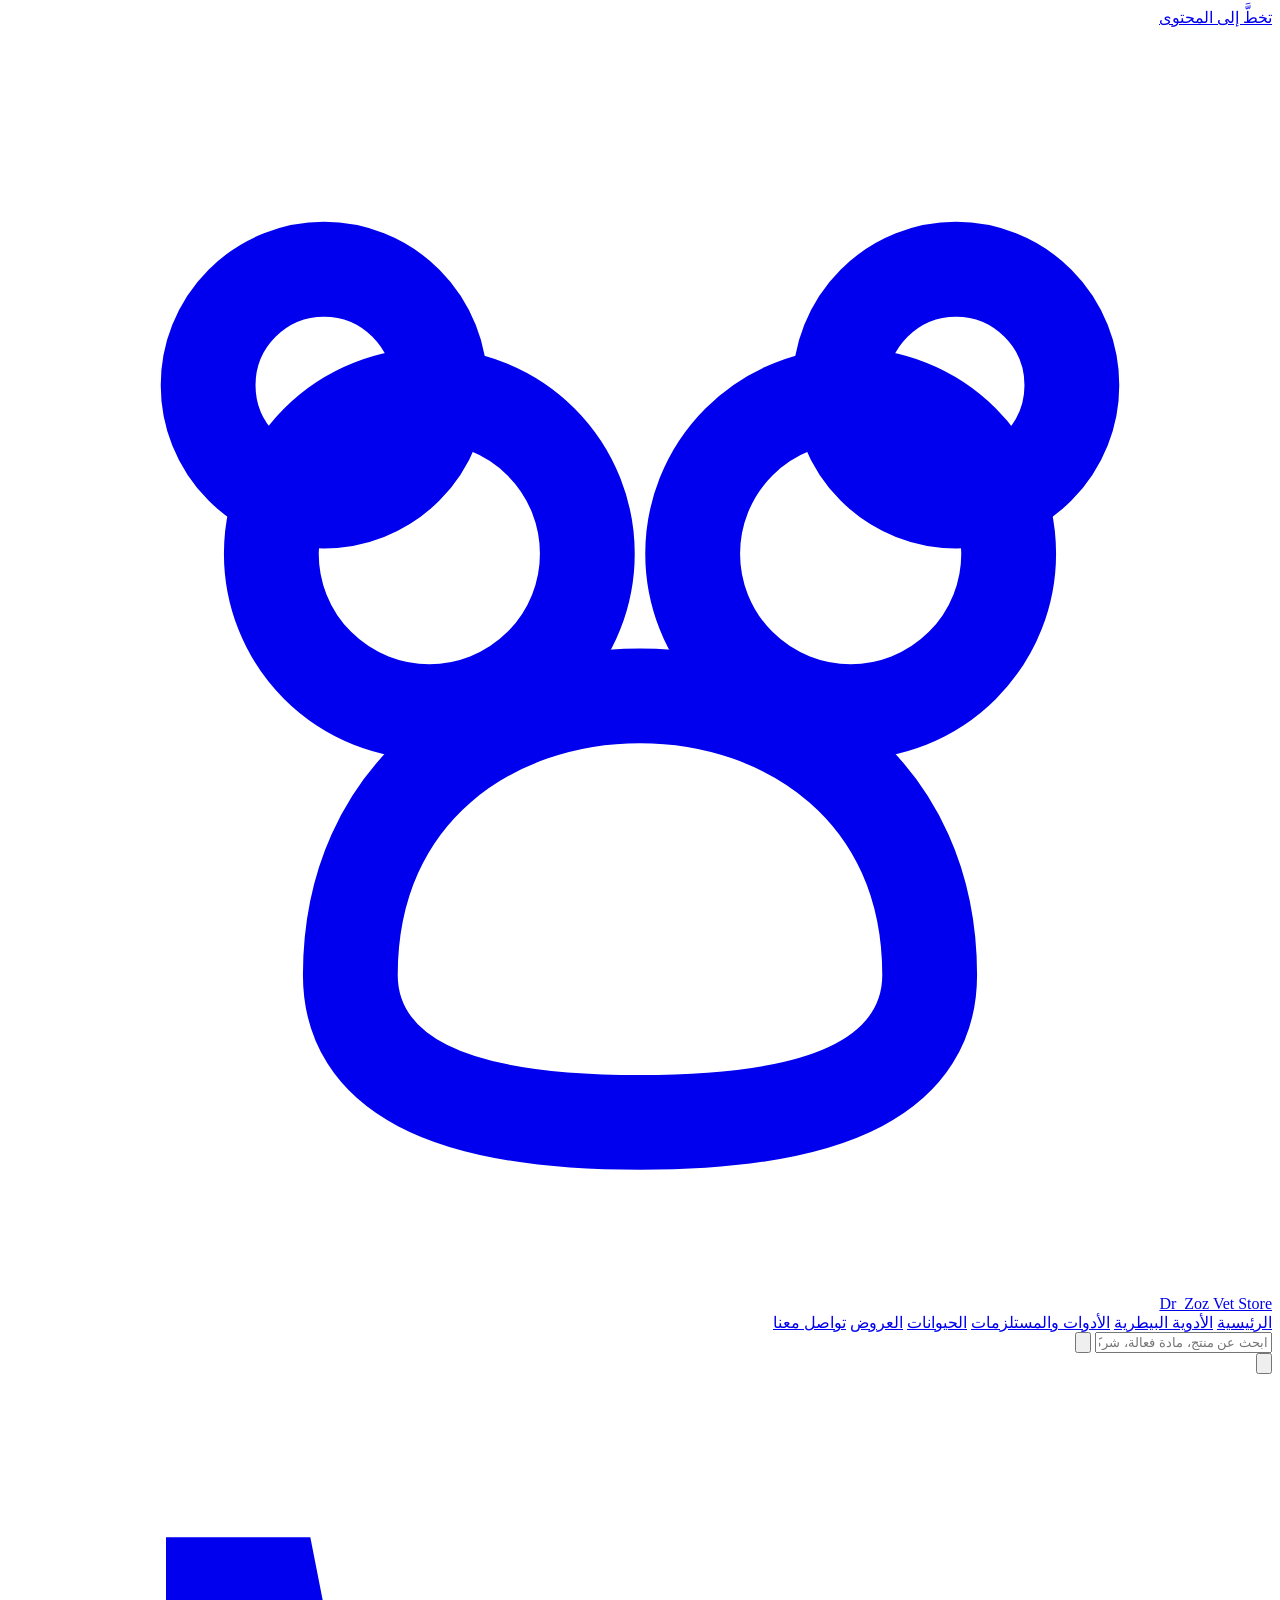
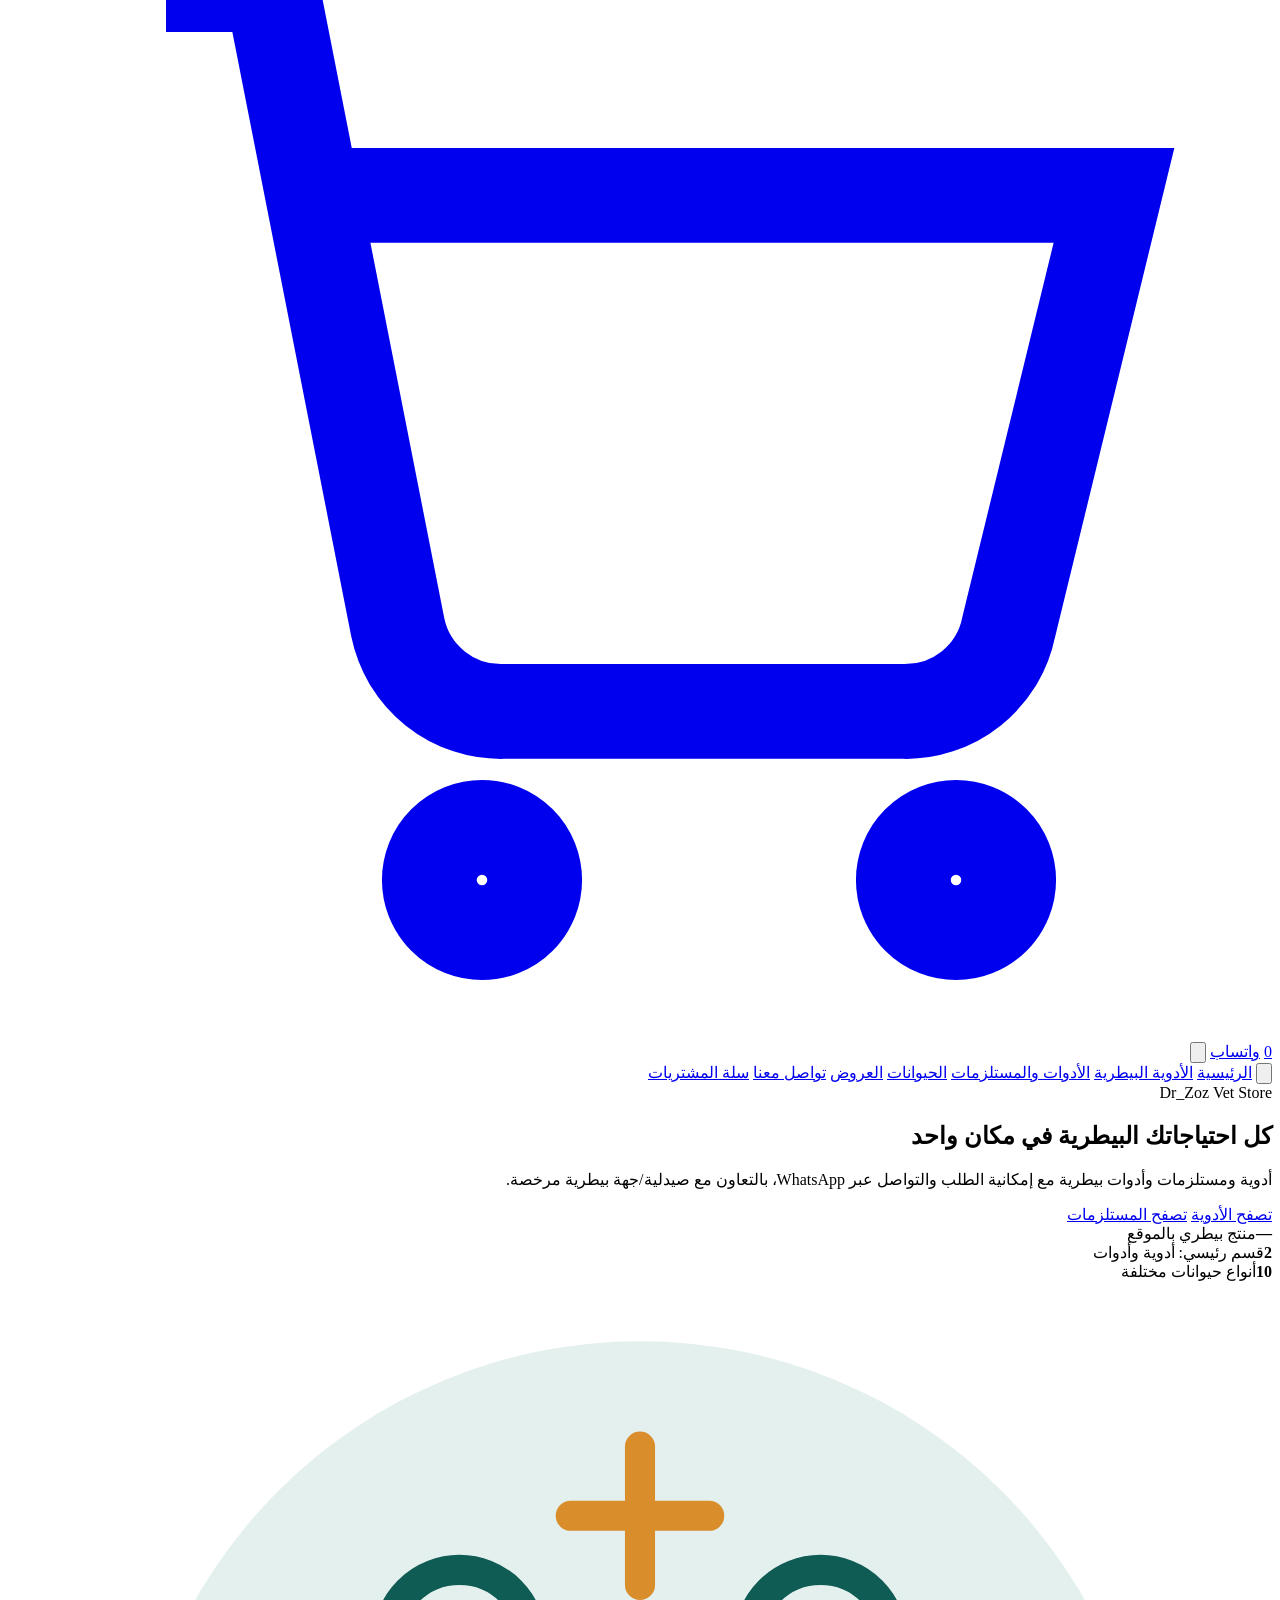
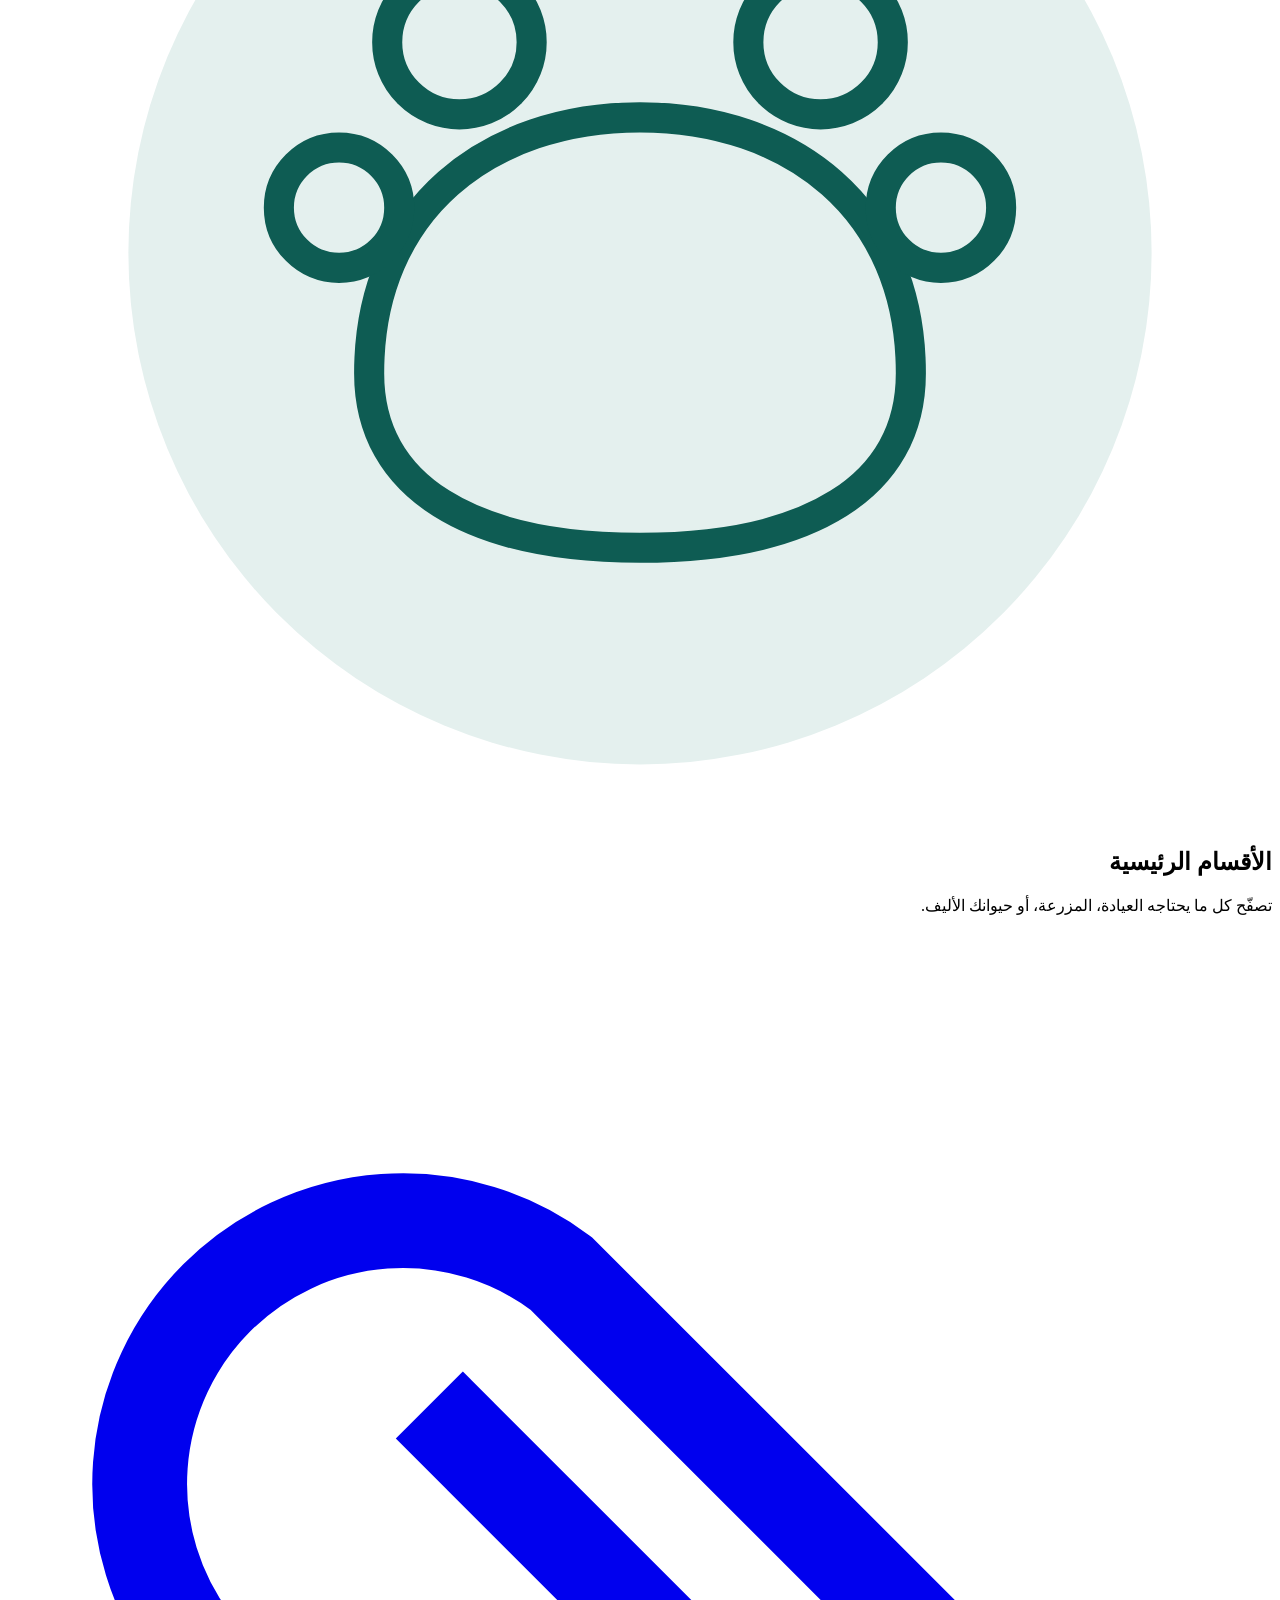
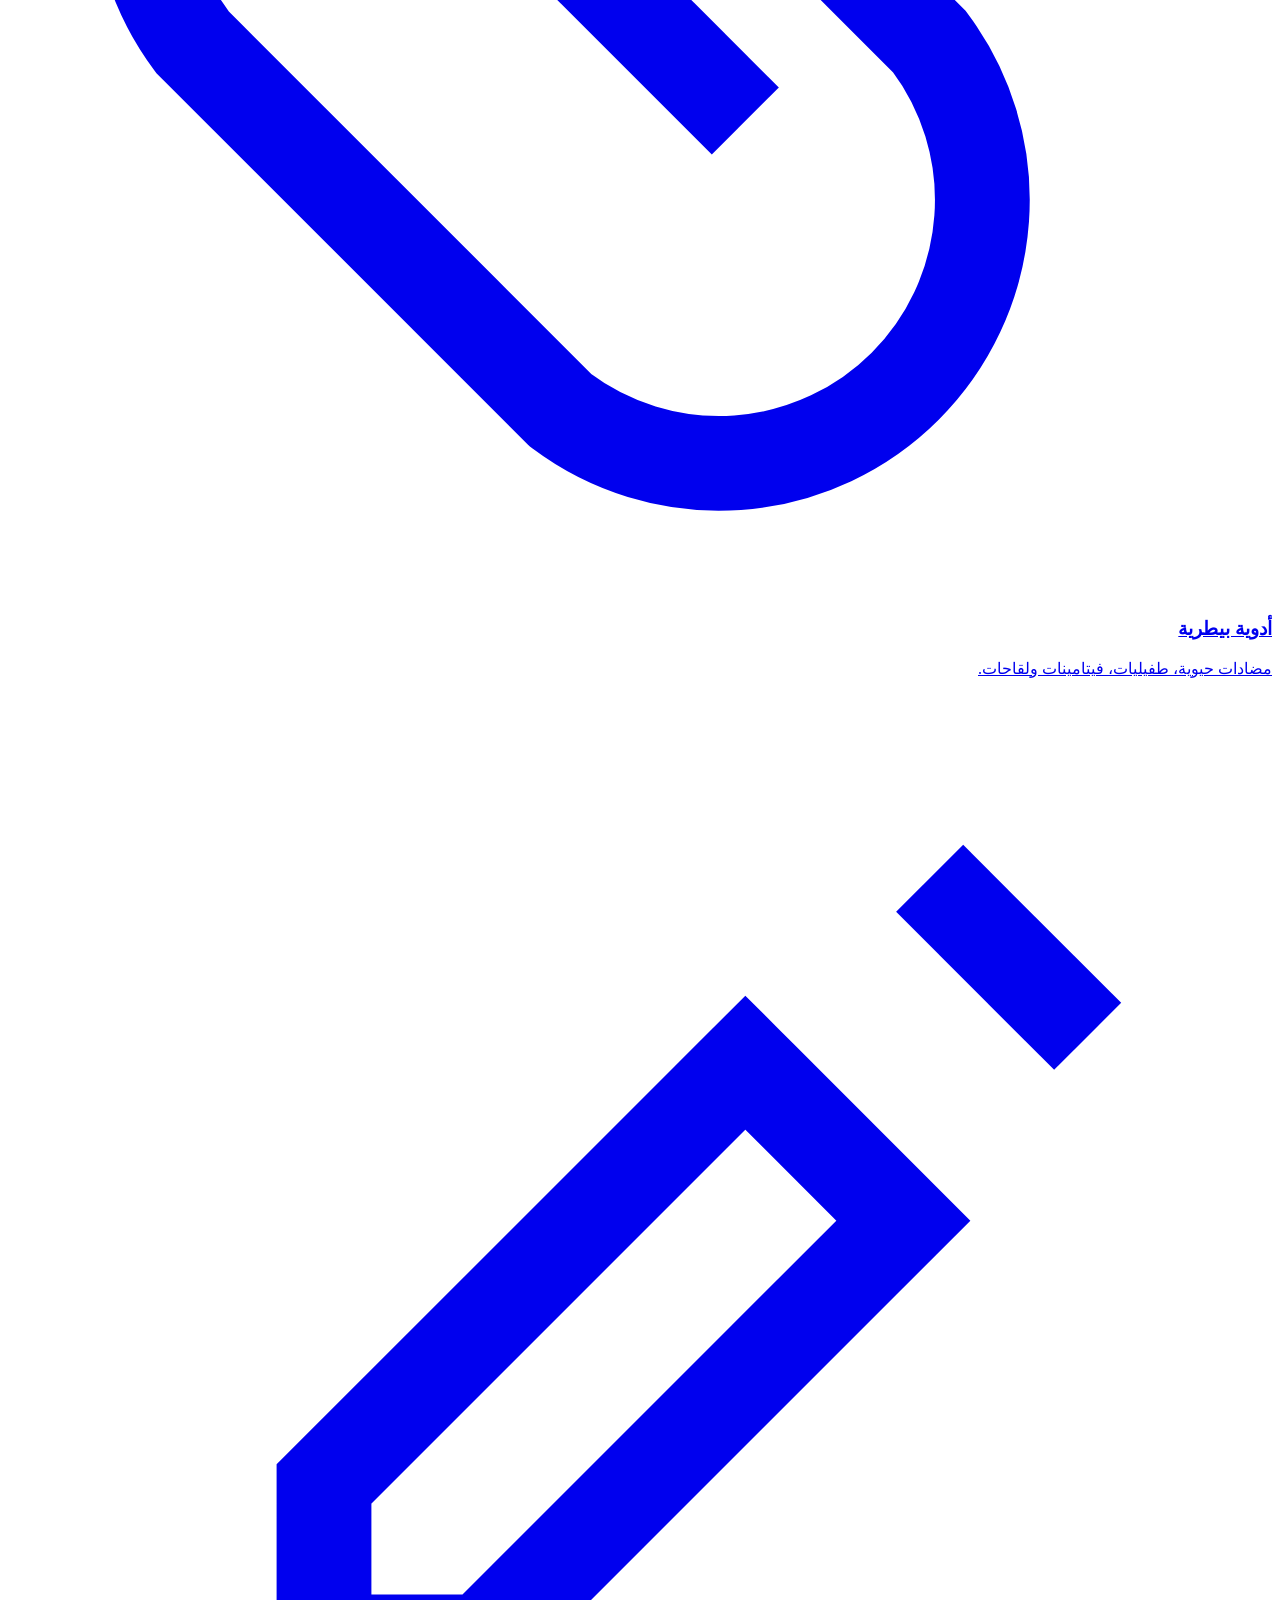
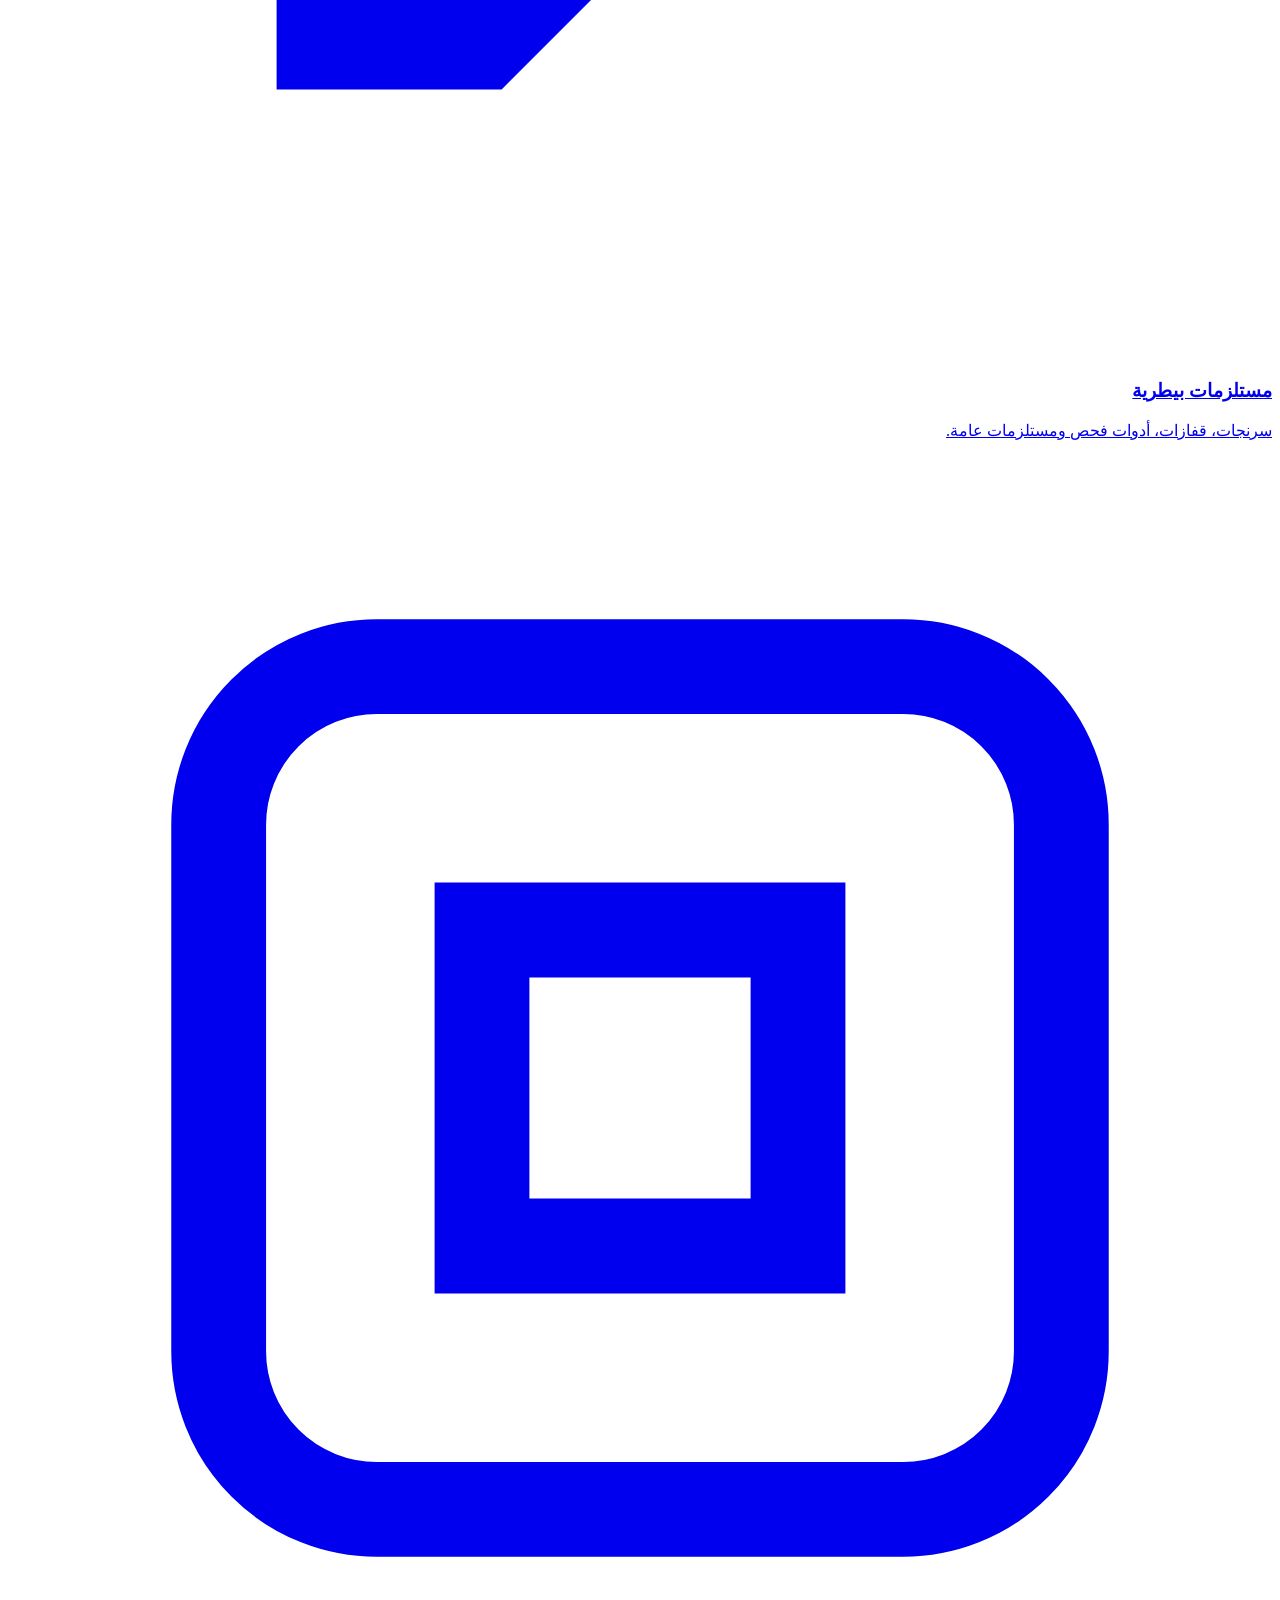
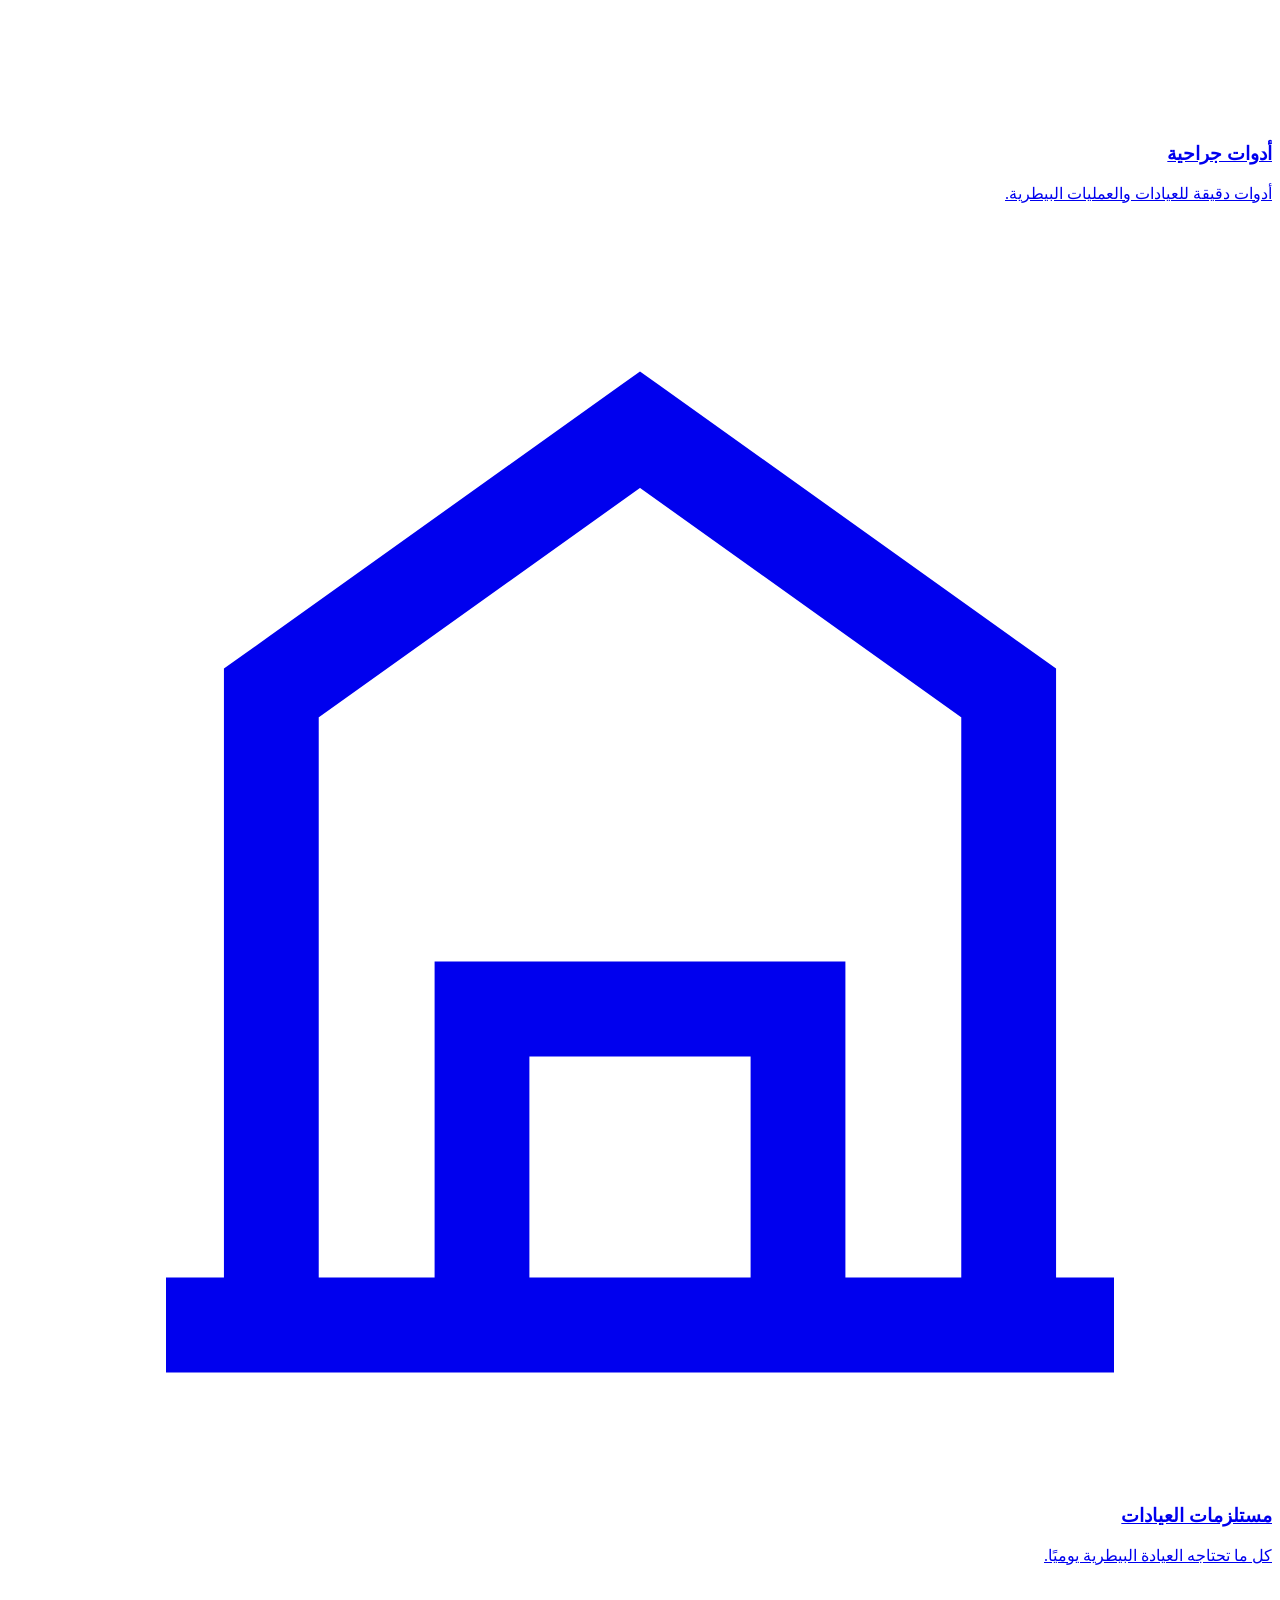
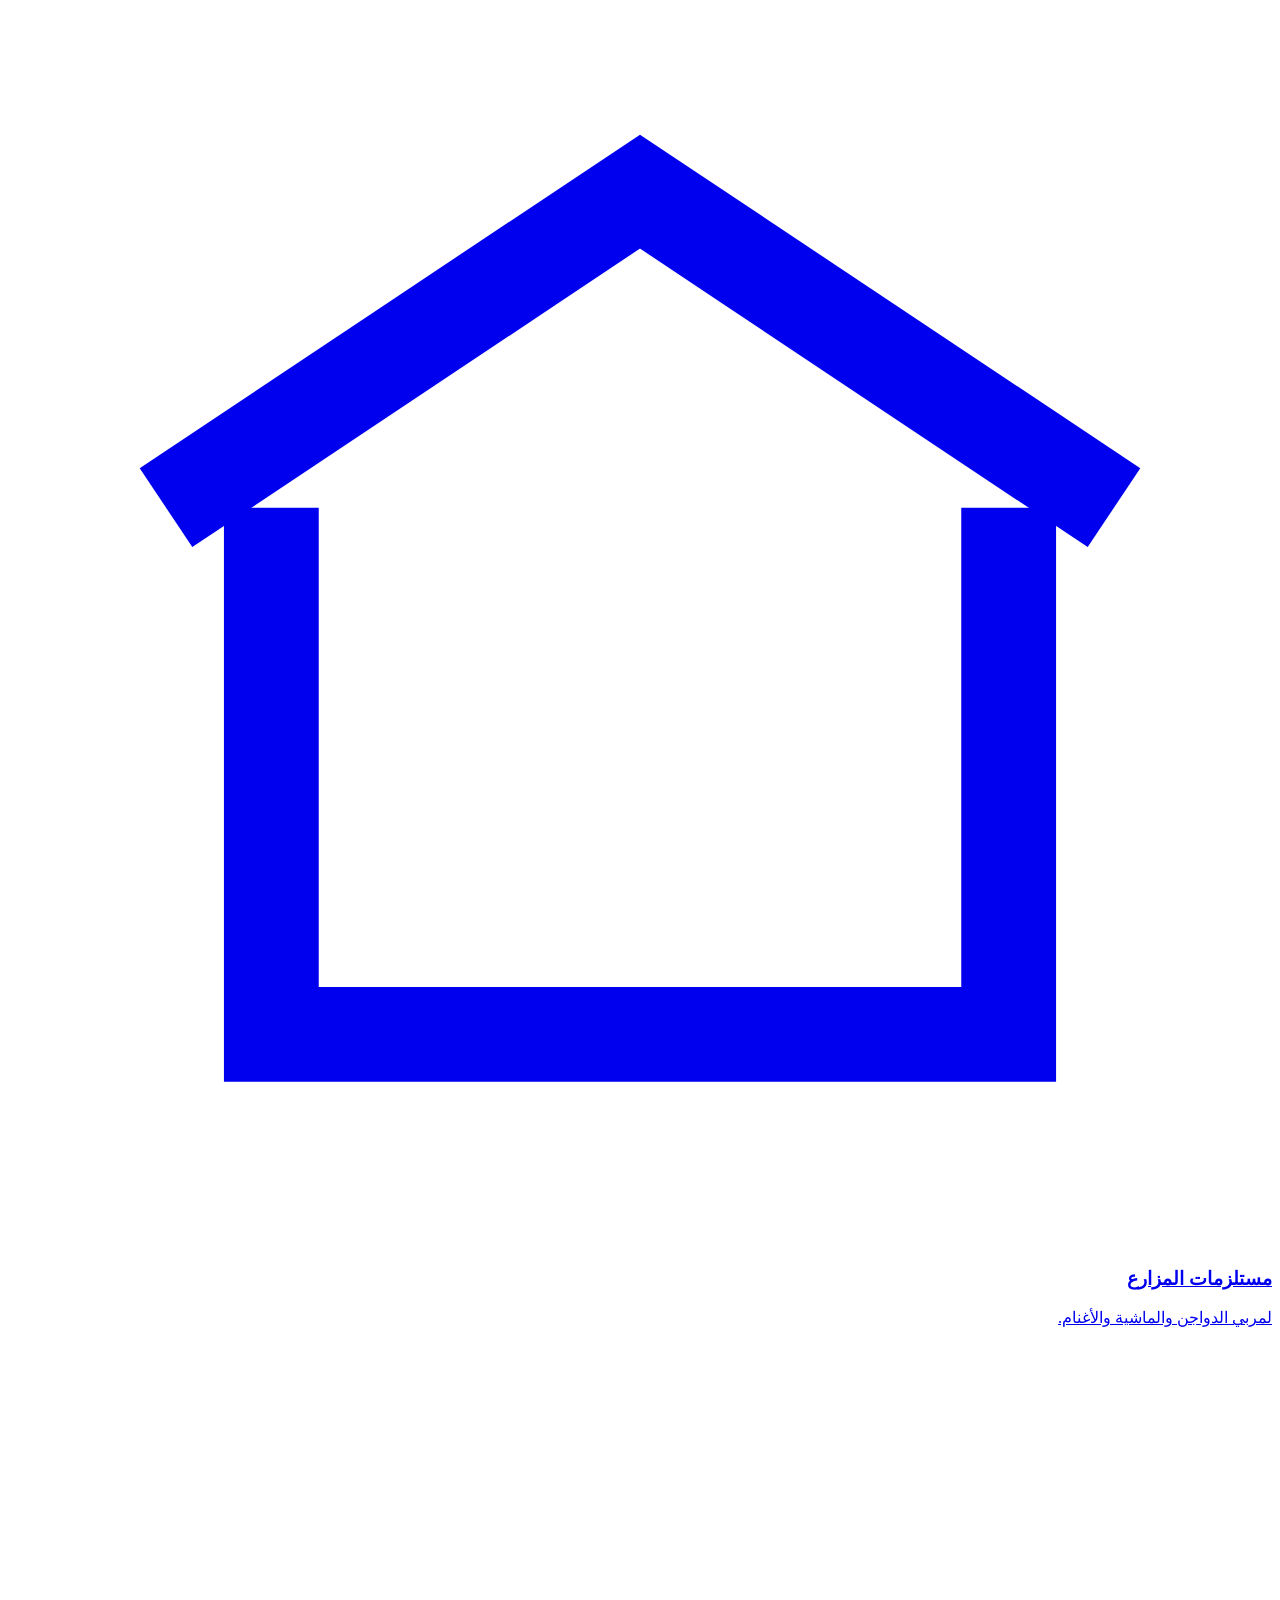
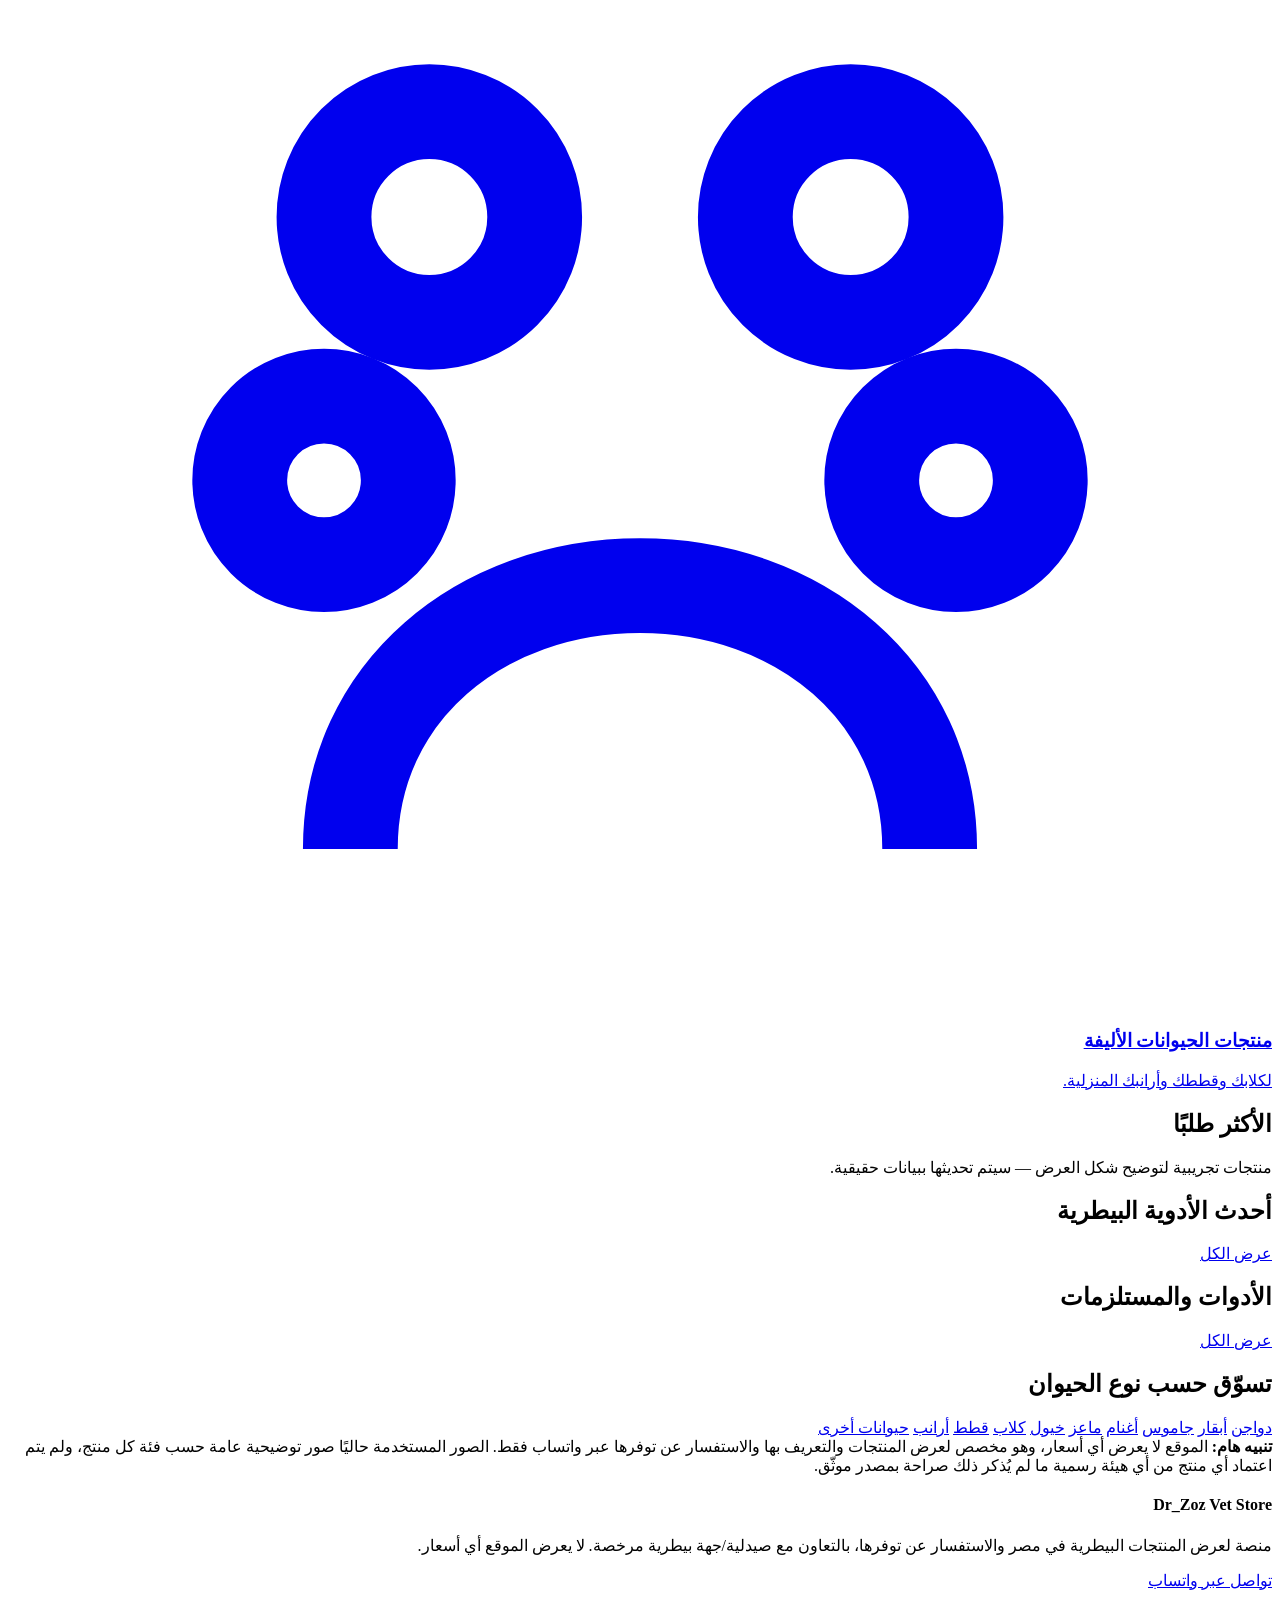
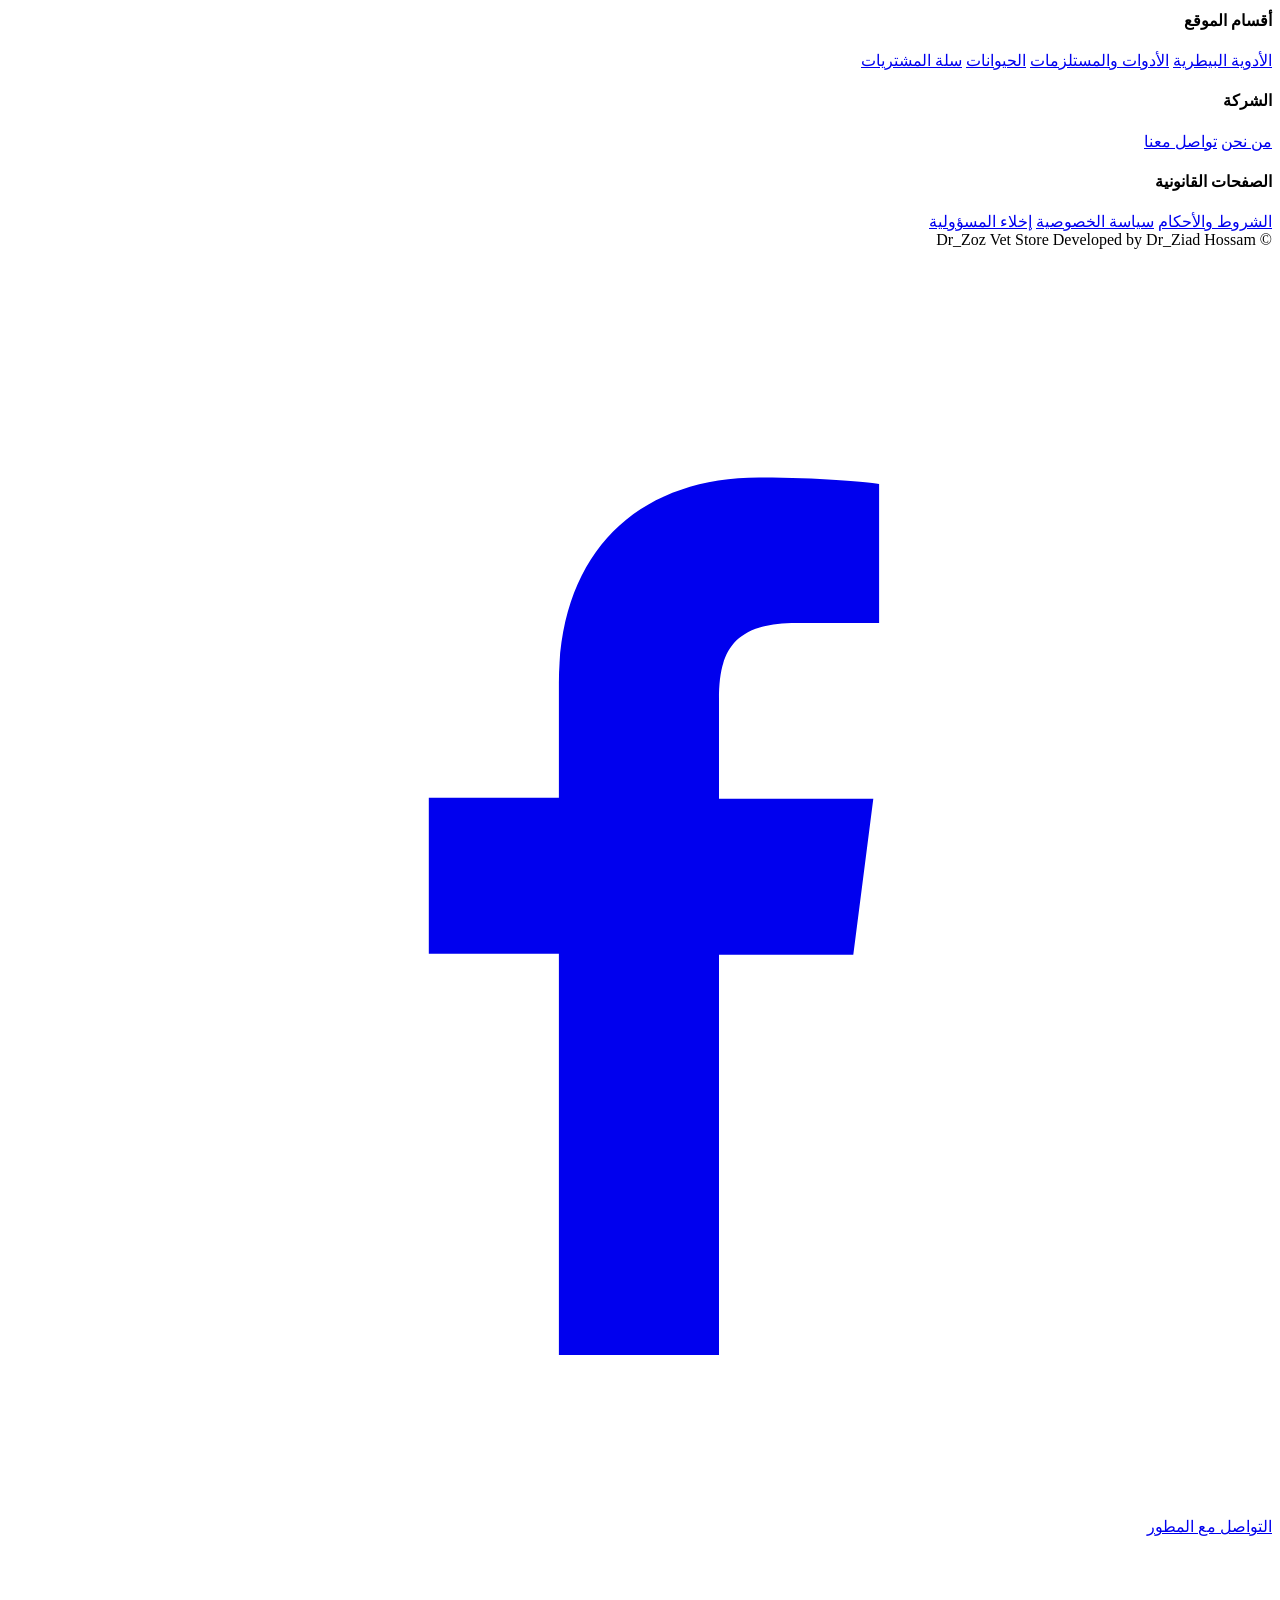
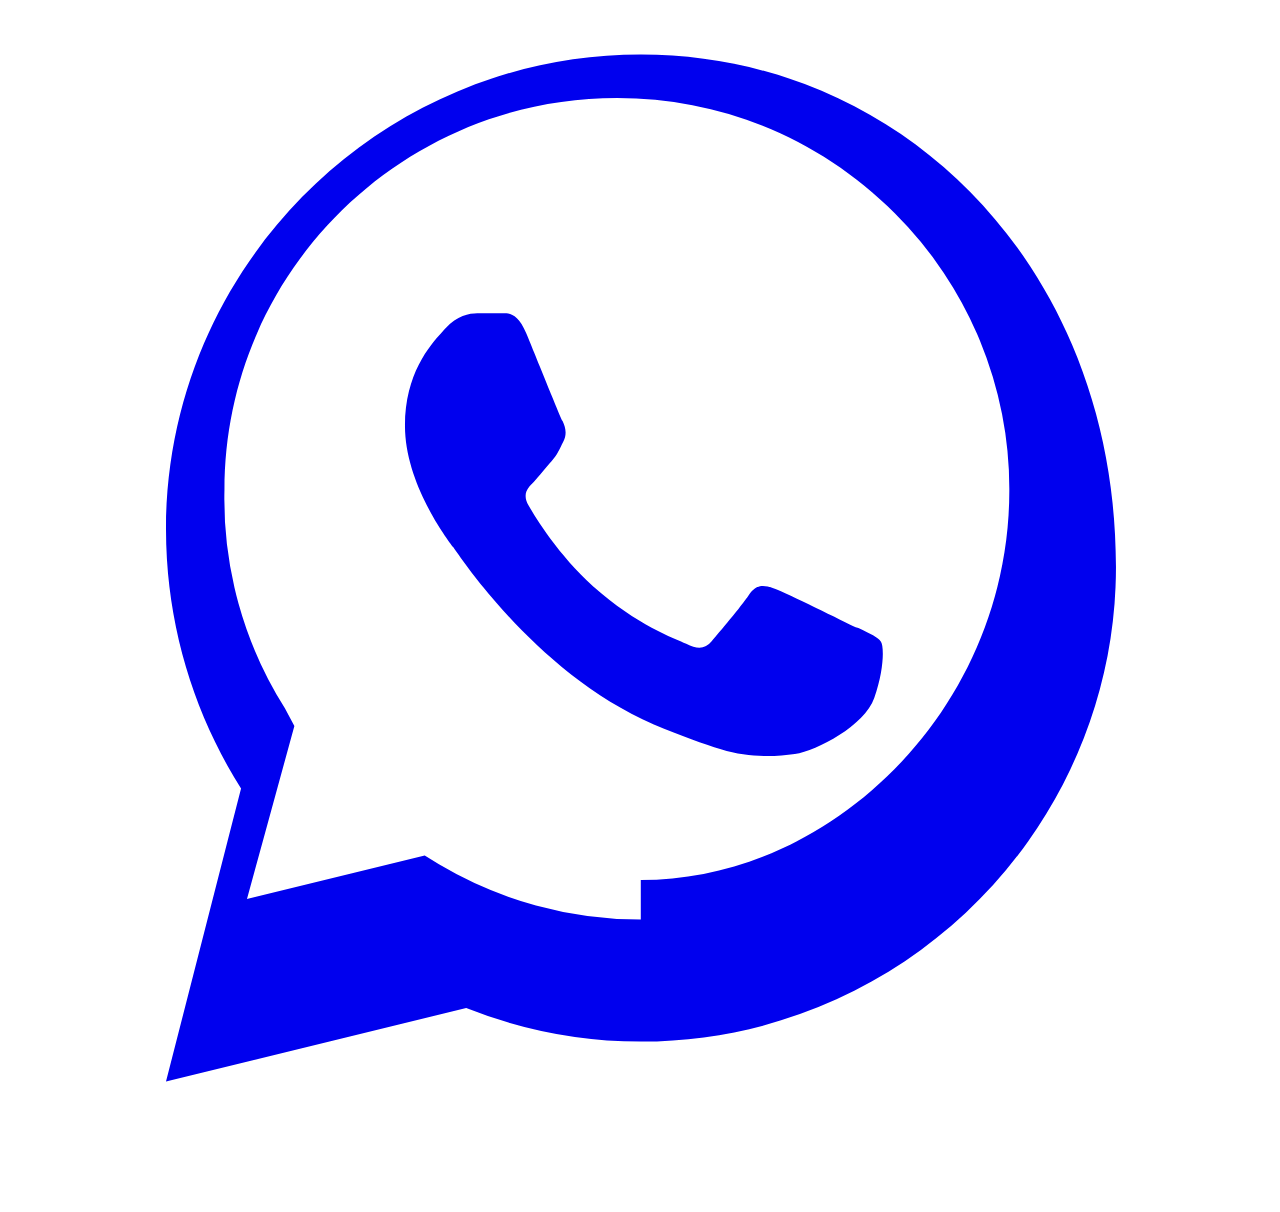
==== index.html @ a1ee974c "Add files via upload" ====
<!DOCTYPE html>
<html lang="ar" dir="rtl">
<head>
<meta charset="UTF-8">
<meta name="viewport" content="width=device-width, initial-scale=1.0">
<title>Dr_Zoz Vet Store | كل احتياجاتك البيطرية في مكان واحد</title>
<meta name="description" content="متجر إلكتروني للمنتجات البيطرية في مصر: أدوية، أدوات ومستلزمات بيطرية مع الطلب عبر واتساب.">
<link rel="canonical" href="https://example.com/index.html">
<meta property="og:title" content="Dr_Zoz Vet Store | كل احتياجاتك البيطرية في مكان واحد">
<meta property="og:description" content="متجر إلكتروني للمنتجات البيطرية في مصر: أدوية، أدوات ومستلزمات بيطرية مع الطلب عبر واتساب.">
<meta property="og:type" content="website">
<meta property="og:locale" content="ar_EG">
<meta property="og:image" content="images/placeholder.svg">
<meta name="robots" content="index, follow">
<link rel="preconnect" href="https://fonts.googleapis.com">
<link rel="preconnect" href="https://fonts.gstatic.com" crossorigin>
<link href="https://fonts.googleapis.com/css2?family=El+Messiri:wght@500;600;700&family=Tajawal:wght@400;500;700;800&display=swap" rel="stylesheet">
<link rel="stylesheet" href="css/style.css">
</head>
<body data-page="home">
<a href="#main" class="skip-link">تخطَّ إلى المحتوى</a>
<header class="site-header">
  <div class="container header-inner">
    <a href="index.html" class="logo">
      <span class="mark"><svg viewBox="0 0 24 24" fill="none" stroke="currentColor" stroke-width="1.8"><path d="M8 13a3 3 0 1 0 0-6 3 3 0 0 0 0 6z"/><path d="M16 13a3 3 0 1 0 0-6 3 3 0 0 0 0 6z"/><path d="M6 9a2.2 2.2 0 1 0 0-4.4A2.2 2.2 0 0 0 6 9z"/><path d="M18 9a2.2 2.2 0 1 0 0-4.4A2.2 2.2 0 0 0 18 9z"/><path d="M6.5 18c0-3.5 2.7-5.3 5.5-5.3s5.5 1.8 5.5 5.3c0 1.8-1.7 2.8-5.5 2.8s-5.5-1-5.5-2.8z"/></svg></span>
      Dr_Zoz Vet Store
    </a>
    <nav class="main-nav" aria-label="القائمة الرئيسية">
      <a href="index.html" data-page="home">الرئيسية</a>
      <a href="veterinary-medicines.html" data-page="medicines">الأدوية البيطرية</a>
      <a href="veterinary-tools.html" data-page="tools">الأدوات والمستلزمات</a>
      <a href="categories.html#animals" data-page="animals">الحيوانات</a>
      <a href="index.html#offers" data-page="offers">العروض</a>
      <a href="contact.html" data-page="contact">تواصل معنا</a>
    </nav>
    <form class="search-bar" id="header-search-form" role="search">
      <input type="text" id="header-search-input" placeholder="ابحث عن منتج، مادة فعالة، شركة..." aria-label="بحث">
      <button type="submit" aria-label="بحث"><svg viewBox="0 0 24 24" fill="none" stroke="currentColor" stroke-width="2"><circle cx="11" cy="11" r="7"/><path d="M21 21l-4.3-4.3"/></svg></button>
      <div class="search-results" id="header-search-results" hidden></div>
    </form>
    <div class="header-actions">
      <button class="icon-btn" data-search-toggle aria-label="بحث"><svg viewBox="0 0 24 24" fill="none" stroke="currentColor" stroke-width="2"><circle cx="11" cy="11" r="7"/><path d="M21 21l-4.3-4.3"/></svg></button>
      <a class="icon-btn" href="cart.html" aria-label="سلة المشتريات"><svg viewBox="0 0 24 24" fill="none" stroke="currentColor" stroke-width="1.8"><path d="M3 4h2l2.4 12.2a2 2 0 0 0 2 1.6h7.6a2 2 0 0 0 2-1.6L21 8H6"/><circle cx="9" cy="21" r="1"/><circle cx="18" cy="21" r="1"/></svg><span class="cart-count" data-cart-count>0</span></a>
      <a class="btn btn-accent btn-sm" data-wa-general href="#" target="_blank" rel="noopener">واتساب</a>
      <button class="nav-toggle" id="nav-toggle-btn" aria-label="فتح القائمة"><svg viewBox="0 0 24 24" fill="none" stroke="currentColor" stroke-width="2"><path d="M4 7h16M4 12h16M4 17h16"/></svg></button>
    </div>
  </div>
</header>
<div class="mobile-drawer" id="mobile-drawer">
  <div class="panel">
    <button class="drawer-close" id="drawer-close-btn" aria-label="إغلاق"><svg viewBox="0 0 24 24" fill="none" stroke="currentColor" stroke-width="2"><path d="M6 6l12 12M18 6L6 18"/></svg></button>
    <a href="index.html" data-page="home">الرئيسية</a>
      <a href="veterinary-medicines.html" data-page="medicines">الأدوية البيطرية</a>
      <a href="veterinary-tools.html" data-page="tools">الأدوات والمستلزمات</a>
      <a href="categories.html#animals" data-page="animals">الحيوانات</a>
      <a href="index.html#offers" data-page="offers">العروض</a>
      <a href="contact.html" data-page="contact">تواصل معنا</a>
    <a href="cart.html">سلة المشتريات</a>
  </div>
</div>
<main id="main">

<section class="hero">
  <div class="container hero-inner">
    <div>
      <span class="hero-eyebrow">Dr_Zoz Vet Store</span>
      <h1>كل احتياجاتك البيطرية في مكان واحد</h1>
      <p class="lead">أدوية ومستلزمات وأدوات بيطرية مع إمكانية الطلب والتواصل عبر WhatsApp، بالتعاون مع صيدلية/جهة بيطرية مرخصة.</p>
      <div class="hero-actions">
        <a href="veterinary-medicines.html" class="btn btn-primary">تصفح الأدوية</a>
        <a href="veterinary-tools.html" class="btn btn-outline">تصفح المستلزمات</a>
      </div>
      <div class="hero-stats">
        <div><strong id="stat-products">—</strong><span>منتج بيطري بالموقع</span></div>
        <div><strong>2</strong><span>قسم رئيسي: أدوية وأدوات</span></div>
        <div><strong>10</strong><span>أنواع حيوانات مختلفة</span></div>
      </div>
    </div>
    <div class="hero-art" aria-hidden="true">
      <svg viewBox="0 0 420 380" xmlns="http://www.w3.org/2000/svg">
        <circle cx="210" cy="190" r="170" fill="#E4F0EE"/>
        <g fill="none" stroke="#0E5C53" stroke-width="10" stroke-linecap="round" stroke-linejoin="round">
          <path d="M120 230c0-55 40-85 90-85s90 30 90 85c0 38-34 58-90 58s-90-20-90-58z"/>
          <circle cx="150" cy="120" r="24"/>
          <circle cx="270" cy="120" r="24"/>
          <circle cx="110" cy="175" r="20"/>
          <circle cx="310" cy="175" r="20"/>
        </g>
        <g stroke="#D98E2B" stroke-width="10" stroke-linecap="round">
          <path d="M210 55v46"/>
          <path d="M187 78h46"/>
        </g>
      </svg>
    </div>
  </div>
</section>

<section class="section">
  <div class="container">
    <div class="section-head">
      <div><h2>الأقسام الرئيسية</h2><p>تصفّح كل ما يحتاجه العيادة، المزرعة، أو حيوانك الأليف.</p></div>
    </div>
    <div class="category-grid">
      <a class="category-card" href="veterinary-medicines.html">
        <span class="ic"><svg viewBox="0 0 24 24" fill="none" stroke="currentColor" stroke-width="1.8"><path d="M10.5 20.5 3.5 13.5a5 5 0 0 1 7-7l7 7a5 5 0 0 1-7 7z"/><path d="m8 9 6 6"/></svg></span>
        <h3>أدوية بيطرية</h3><p>مضادات حيوية، طفيليات، فيتامينات ولقاحات.</p>
      </a>
      <a class="category-card" href="veterinary-tools.html">
        <span class="ic"><svg viewBox="0 0 24 24" fill="none" stroke="currentColor" stroke-width="1.8"><path d="M14 7l3 3-8 8H6v-3z"/><path d="m17.5 3.5 3 3"/></svg></span>
        <h3>مستلزمات بيطرية</h3><p>سرنجات، قفازات، أدوات فحص ومستلزمات عامة.</p>
      </a>
      <a class="category-card" href="veterinary-tools.html?sub=%D8%A3%D8%AF%D9%88%D8%A7%D8%AA%20%D8%AC%D8%B1%D8%A7%D8%AD%D9%8A%D8%A9">
        <span class="ic"><svg viewBox="0 0 24 24" fill="none" stroke="currentColor" stroke-width="1.8"><rect x="4" y="4" width="16" height="16" rx="3"/><path d="M9 9h6v6H9z"/></svg></span>
        <h3>أدوات جراحية</h3><p>أدوات دقيقة للعيادات والعمليات البيطرية.</p>
      </a>
      <a class="category-card" href="veterinary-tools.html?sub=%D9%85%D8%B3%D8%AA%D9%84%D8%B2%D9%85%D8%A7%D8%AA%20%D8%B9%D9%8A%D8%A7%D8%AF%D8%A7%D8%AA">
        <span class="ic"><svg viewBox="0 0 24 24" fill="none" stroke="currentColor" stroke-width="1.8"><path d="M3 21h18"/><path d="M5 21V9l7-5 7 5v12"/><path d="M9 21v-6h6v6"/></svg></span>
        <h3>مستلزمات العيادات</h3><p>كل ما تحتاجه العيادة البيطرية يوميًا.</p>
      </a>
      <a class="category-card" href="veterinary-tools.html?sub=%D9%85%D8%B3%D8%AA%D9%84%D8%B2%D9%85%D8%A7%D8%AA%20%D9%85%D8%B2%D8%A7%D8%B1%D8%B9">
        <span class="ic"><svg viewBox="0 0 24 24" fill="none" stroke="currentColor" stroke-width="1.8"><path d="M3 10 12 4l9 6"/><path d="M5 10v10h14V10"/></svg></span>
        <h3>مستلزمات المزارع</h3><p>لمربي الدواجن والماشية والأغنام.</p>
      </a>
      <a class="category-card" href="veterinary-tools.html?sub=%D9%85%D8%B3%D8%AA%D9%84%D8%B2%D9%85%D8%A7%D8%AA%20%D8%AD%D9%8A%D9%88%D8%A7%D9%86%D8%A7%D8%AA%20%D8%A3%D9%84%D9%8A%D9%81%D8%A9">
        <span class="ic"><svg viewBox="0 0 24 24" fill="none" stroke="currentColor" stroke-width="1.8"><circle cx="8" cy="9" r="2"/><circle cx="16" cy="9" r="2"/><circle cx="6" cy="14" r="1.6"/><circle cx="18" cy="14" r="1.6"/><path d="M6.5 21c0-3 2.5-5 5.5-5s5.5 2 5.5 5"/></svg></span>
        <h3>منتجات الحيوانات الأليفة</h3><p>لكلابك وقططك وأرانبك المنزلية.</p>
      </a>
    </div>
  </div>
</section>

<section class="section bg-alt" id="offers">
  <div class="container">
    <div class="section-head">
      <div><h2>الأكثر طلبًا</h2><p>منتجات تجريبية لتوضيح شكل العرض — سيتم تحديثها ببيانات حقيقية.</p></div>
    </div>
    <div class="product-grid" id="featured-grid"></div>
  </div>
</section>

<section class="section">
  <div class="container">
    <div class="section-head">
      <div><h2>أحدث الأدوية البيطرية</h2></div>
      <a href="veterinary-medicines.html" class="btn btn-outline btn-sm">عرض الكل</a>
    </div>
    <div class="product-grid" id="medicines-preview"></div>
  </div>
</section>

<section class="section bg-alt">
  <div class="container">
    <div class="section-head">
      <div><h2>الأدوات والمستلزمات</h2></div>
      <a href="veterinary-tools.html" class="btn btn-outline btn-sm">عرض الكل</a>
    </div>
    <div class="product-grid" id="tools-preview"></div>
  </div>
</section>

<section class="section" id="animals">
  <div class="container">
    <div class="section-head"><div><h2>تسوّق حسب نوع الحيوان</h2></div></div>
    <div class="animal-grid">
      <a class="animal-chip" href="veterinary-medicines.html?animal=%D8%AF%D9%88%D8%A7%D8%AC%D9%86">دواجن</a>
      <a class="animal-chip" href="veterinary-medicines.html?animal=%D8%A3%D8%A8%D9%82%D8%A7%D8%B1">أبقار</a>
      <a class="animal-chip" href="veterinary-medicines.html?animal=%D8%AC%D8%A7%D9%85%D9%88%D8%B3">جاموس</a>
      <a class="animal-chip" href="veterinary-medicines.html?animal=%D8%A3%D8%BA%D9%86%D8%A7%D9%85">أغنام</a>
      <a class="animal-chip" href="veterinary-medicines.html?animal=%D9%85%D8%A7%D8%B9%D8%B2">ماعز</a>
      <a class="animal-chip" href="veterinary-medicines.html?animal=%D8%AE%D9%8A%D9%88%D9%84">خيول</a>
      <a class="animal-chip" href="veterinary-medicines.html?animal=%D9%83%D9%84%D8%A7%D8%A8">كلاب</a>
      <a class="animal-chip" href="veterinary-medicines.html?animal=%D9%82%D8%B7%D8%B7">قطط</a>
      <a class="animal-chip" href="veterinary-medicines.html?animal=%D8%A3%D8%B1%D8%A7%D9%86%D8%A8">أرانب</a>
      <a class="animal-chip" href="veterinary-medicines.html?animal=%D8%AD%D9%8A%D9%88%D8%A7%D9%86%D8%A7%D8%AA%20%D8%A3%D8%AE%D8%B1%D9%89">حيوانات أخرى</a>
    </div>
  </div>
</section>

<section class="section bg-alt">
  <div class="container notice-box">
    <strong>تنبيه هام:</strong> الموقع لا يعرض أي أسعار، وهو مخصص لعرض المنتجات والتعريف بها والاستفسار عن توفرها عبر واتساب فقط. الصور المستخدمة حاليًا صور توضيحية عامة حسب فئة كل منتج، ولم يتم اعتماد أي منتج من أي هيئة رسمية ما لم يُذكر ذلك صراحة بمصدر موثّق.
  </div>
</section>

</main>
<footer class="site-footer">
  <div class="container footer-grid">
    <div class="footer-brand">
      <h4>Dr_Zoz Vet Store</h4>
      <p>منصة لعرض المنتجات البيطرية في مصر والاستفسار عن توفرها، بالتعاون مع صيدلية/جهة بيطرية مرخصة. لا يعرض الموقع أي أسعار.</p>
      <a class="btn btn-ghost btn-sm" data-wa-general href="#" target="_blank" rel="noopener">تواصل عبر واتساب</a>
    </div>
    <div>
      <h4>أقسام الموقع</h4>
      <a href="veterinary-medicines.html">الأدوية البيطرية</a>
      <a href="veterinary-tools.html">الأدوات والمستلزمات</a>
      <a href="categories.html">الحيوانات</a>
      <a href="cart.html">سلة المشتريات</a>
    </div>
    <div>
      <h4>الشركة</h4>
      <a href="about.html">من نحن</a>
      <a href="contact.html">تواصل معنا</a>
    </div>
    <div>
      <h4>الصفحات القانونية</h4>
      <a href="terms.html">الشروط والأحكام</a>
      <a href="privacy.html">سياسة الخصوصية</a>
      <a href="disclaimer.html">إخلاء المسؤولية</a>
    </div>
  </div>
  <div class="container footer-bottom">
    <span>© <span data-year></span> Dr_Zoz Vet Store</span>
    <span class="dev-credit">
      Developed by Dr_Ziad Hossam
      <a class="dev-fb-link" href="https://www.facebook.com/share/1BjVftLevU/" target="_blank" rel="noopener"><svg viewBox="0 0 24 24" fill="currentColor"><path d="M13.5 21v-7.6h2.55l.38-2.96h-2.93v-1.9c0-.86.24-1.44 1.47-1.44h1.57V4.46c-.27-.04-1.2-.12-2.28-.12-2.26 0-3.8 1.38-3.8 3.9v2.18H7.99v2.96h2.47V21h3.04z"/></svg><span>التواصل مع المطور</span></a>
    </span>
  </div>
</footer>
<a class="wa-float" data-wa-general href="#" target="_blank" rel="noopener" aria-label="تواصل عبر واتساب"><svg viewBox="0 0 32 32" fill="currentColor"><path d="M16.02 3C9.4 3 4 8.4 4 15.02c0 2.4.7 4.66 1.9 6.56L4 29l7.6-1.86a12 12 0 0 0 4.42.85h.01c6.62 0 12.02-5.4 12.02-12.02C28.05 8.4 22.65 3 16.02 3zm0 21.9h-.01a10 10 0 0 1-5.1-1.4l-.36-.22-4.5 1.1 1.2-4.38-.24-.45a9.9 9.9 0 0 1-1.53-5.53c0-5.47 4.45-9.92 9.94-9.92 2.66 0 5.15 1.04 7.03 2.92a9.85 9.85 0 0 1 2.9 7.02c0 5.47-4.45 9.86-9.33 9.86zm5.44-7.4c-.3-.15-1.76-.87-2.03-.97-.27-.1-.47-.15-.67.15-.2.3-.77.97-.94 1.17-.17.2-.35.22-.65.07-.3-.15-1.24-.46-2.36-1.46-.87-.78-1.46-1.74-1.63-2.04-.17-.3-.02-.46.13-.6.13-.13.3-.35.45-.52.15-.17.2-.3.3-.5.1-.2.05-.37-.02-.52-.08-.15-.67-1.62-.92-2.22-.24-.58-.49-.5-.67-.51h-.57c-.2 0-.52.07-.79.37-.27.3-1.04 1.02-1.04 2.48s1.07 2.87 1.22 3.07c.15.2 2.1 3.2 5.08 4.49.71.3 1.26.49 1.7.63.71.22 1.36.19 1.87.12.57-.09 1.76-.72 2.01-1.42.25-.7.25-1.3.17-1.42-.07-.12-.27-.2-.57-.35z"/></svg></a>
<script src="js/whatsapp.js"></script>
<script src="js/cart.js"></script>
<script src="js/products.js"></script>
<script src="js/search.js"></script>
<script src="js/app.js"></script>
<script>document.getElementById('nav-toggle-btn').addEventListener('click',()=>document.getElementById('mobile-drawer').classList.add('open'));document.getElementById('drawer-close-btn').addEventListener('click',()=>document.getElementById('mobile-drawer').classList.remove('open'));</script>
</body>
</html>
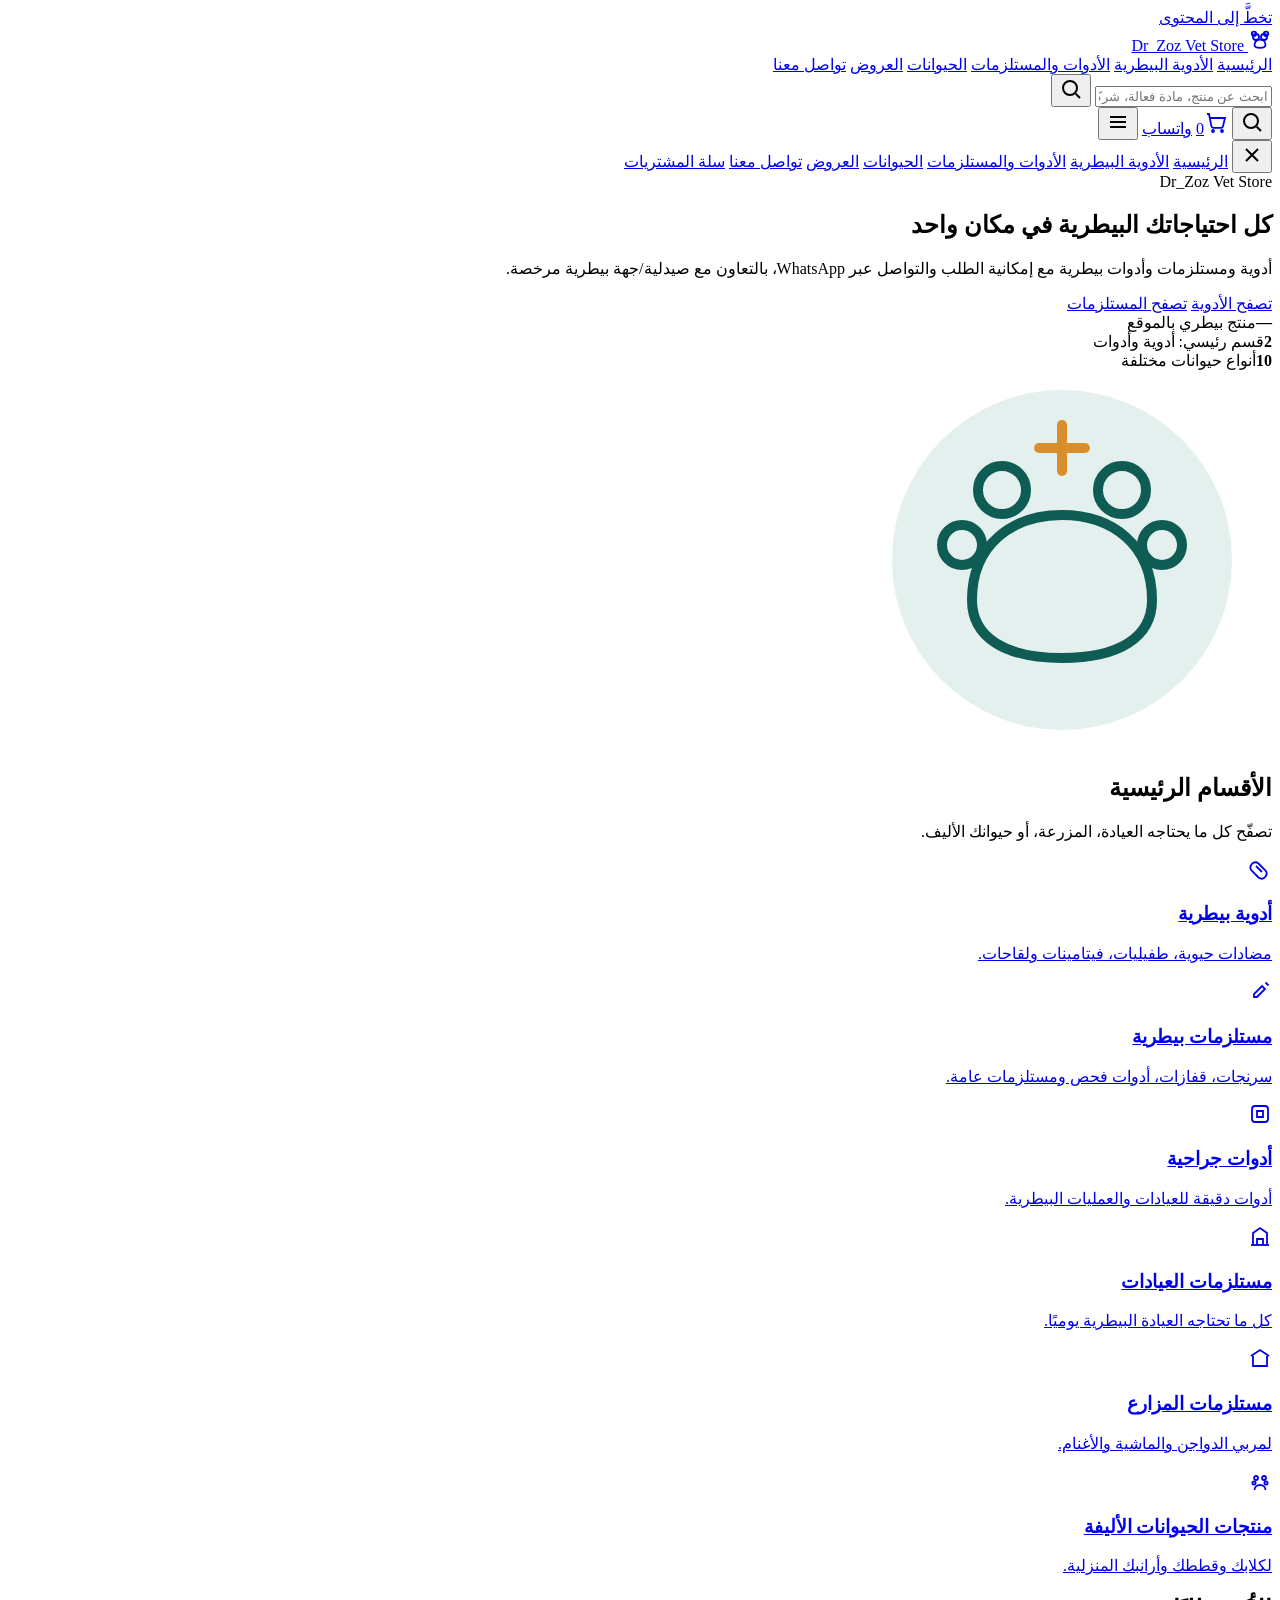
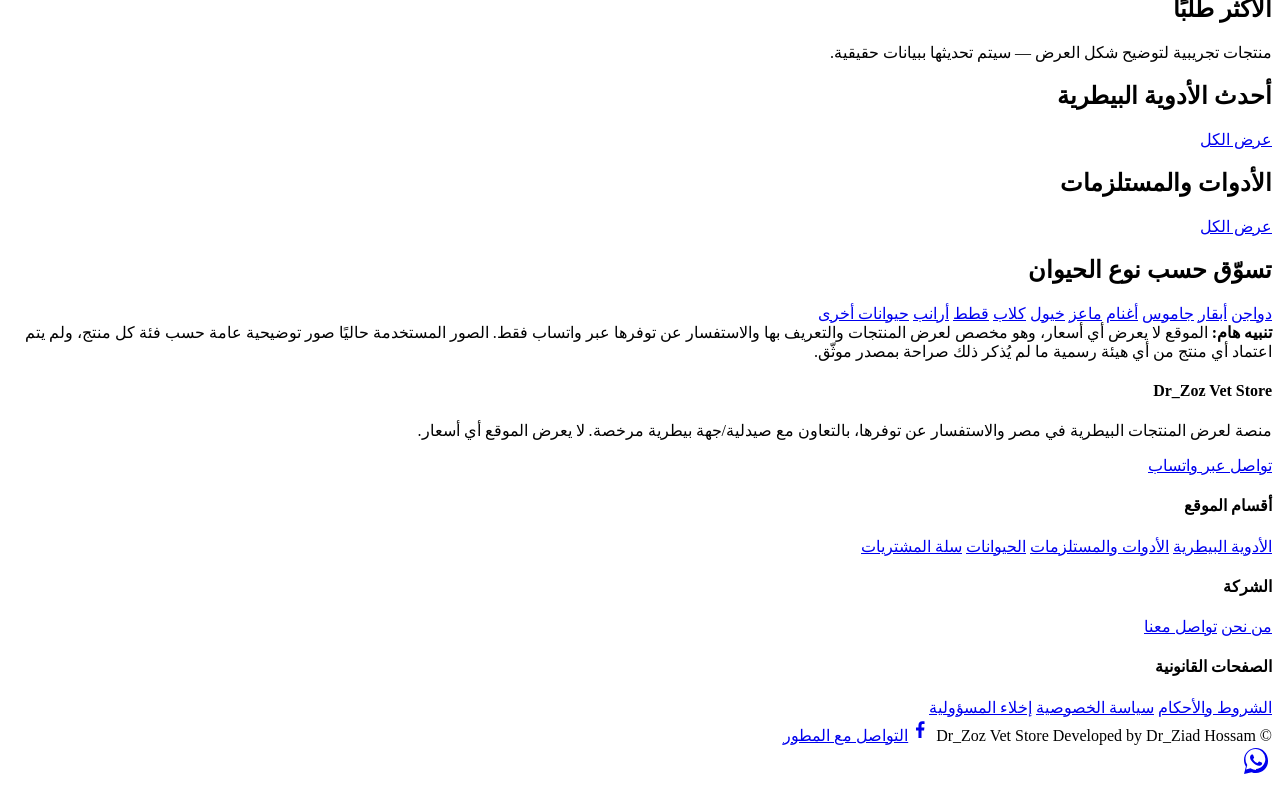
==== commit 03811a17: "Add files via upload" ====
--- a/index.html
+++ b/index.html
@@ -22,7 +22,7 @@
 <header class="site-header">
   <div class="container header-inner">
     <a href="index.html" class="logo">
-      <span class="mark"><svg viewBox="0 0 24 24" fill="none" stroke="currentColor" stroke-width="1.8"><path d="M8 13a3 3 0 1 0 0-6 3 3 0 0 0 0 6z"/><path d="M16 13a3 3 0 1 0 0-6 3 3 0 0 0 0 6z"/><path d="M6 9a2.2 2.2 0 1 0 0-4.4A2.2 2.2 0 0 0 6 9z"/><path d="M18 9a2.2 2.2 0 1 0 0-4.4A2.2 2.2 0 0 0 18 9z"/><path d="M6.5 18c0-3.5 2.7-5.3 5.5-5.3s5.5 1.8 5.5 5.3c0 1.8-1.7 2.8-5.5 2.8s-5.5-1-5.5-2.8z"/></svg></span>
+      <span class="mark"><svg viewBox="0 0 24 24" width="24" height="24" fill="none" stroke="currentColor" stroke-width="1.8"><path d="M8 13a3 3 0 1 0 0-6 3 3 0 0 0 0 6z"/><path d="M16 13a3 3 0 1 0 0-6 3 3 0 0 0 0 6z"/><path d="M6 9a2.2 2.2 0 1 0 0-4.4A2.2 2.2 0 0 0 6 9z"/><path d="M18 9a2.2 2.2 0 1 0 0-4.4A2.2 2.2 0 0 0 18 9z"/><path d="M6.5 18c0-3.5 2.7-5.3 5.5-5.3s5.5 1.8 5.5 5.3c0 1.8-1.7 2.8-5.5 2.8s-5.5-1-5.5-2.8z"/></svg></span>
       Dr_Zoz Vet Store
     </a>
     <nav class="main-nav" aria-label="القائمة الرئيسية">
@@ -35,20 +35,20 @@
     </nav>
     <form class="search-bar" id="header-search-form" role="search">
       <input type="text" id="header-search-input" placeholder="ابحث عن منتج، مادة فعالة، شركة..." aria-label="بحث">
-      <button type="submit" aria-label="بحث"><svg viewBox="0 0 24 24" fill="none" stroke="currentColor" stroke-width="2"><circle cx="11" cy="11" r="7"/><path d="M21 21l-4.3-4.3"/></svg></button>
+      <button type="submit" aria-label="بحث"><svg viewBox="0 0 24 24" width="24" height="24" fill="none" stroke="currentColor" stroke-width="2"><circle cx="11" cy="11" r="7"/><path d="M21 21l-4.3-4.3"/></svg></button>
       <div class="search-results" id="header-search-results" hidden></div>
     </form>
     <div class="header-actions">
-      <button class="icon-btn" data-search-toggle aria-label="بحث"><svg viewBox="0 0 24 24" fill="none" stroke="currentColor" stroke-width="2"><circle cx="11" cy="11" r="7"/><path d="M21 21l-4.3-4.3"/></svg></button>
-      <a class="icon-btn" href="cart.html" aria-label="سلة المشتريات"><svg viewBox="0 0 24 24" fill="none" stroke="currentColor" stroke-width="1.8"><path d="M3 4h2l2.4 12.2a2 2 0 0 0 2 1.6h7.6a2 2 0 0 0 2-1.6L21 8H6"/><circle cx="9" cy="21" r="1"/><circle cx="18" cy="21" r="1"/></svg><span class="cart-count" data-cart-count>0</span></a>
+      <button class="icon-btn" data-search-toggle aria-label="بحث"><svg viewBox="0 0 24 24" width="24" height="24" fill="none" stroke="currentColor" stroke-width="2"><circle cx="11" cy="11" r="7"/><path d="M21 21l-4.3-4.3"/></svg></button>
+      <a class="icon-btn" href="cart.html" aria-label="سلة المشتريات"><svg viewBox="0 0 24 24" width="24" height="24" fill="none" stroke="currentColor" stroke-width="1.8"><path d="M3 4h2l2.4 12.2a2 2 0 0 0 2 1.6h7.6a2 2 0 0 0 2-1.6L21 8H6"/><circle cx="9" cy="21" r="1"/><circle cx="18" cy="21" r="1"/></svg><span class="cart-count" data-cart-count>0</span></a>
       <a class="btn btn-accent btn-sm" data-wa-general href="#" target="_blank" rel="noopener">واتساب</a>
-      <button class="nav-toggle" id="nav-toggle-btn" aria-label="فتح القائمة"><svg viewBox="0 0 24 24" fill="none" stroke="currentColor" stroke-width="2"><path d="M4 7h16M4 12h16M4 17h16"/></svg></button>
+      <button class="nav-toggle" id="nav-toggle-btn" aria-label="فتح القائمة"><svg viewBox="0 0 24 24" width="24" height="24" fill="none" stroke="currentColor" stroke-width="2"><path d="M4 7h16M4 12h16M4 17h16"/></svg></button>
     </div>
   </div>
 </header>
 <div class="mobile-drawer" id="mobile-drawer">
   <div class="panel">
-    <button class="drawer-close" id="drawer-close-btn" aria-label="إغلاق"><svg viewBox="0 0 24 24" fill="none" stroke="currentColor" stroke-width="2"><path d="M6 6l12 12M18 6L6 18"/></svg></button>
+    <button class="drawer-close" id="drawer-close-btn" aria-label="إغلاق"><svg viewBox="0 0 24 24" width="24" height="24" fill="none" stroke="currentColor" stroke-width="2"><path d="M6 6l12 12M18 6L6 18"/></svg></button>
     <a href="index.html" data-page="home">الرئيسية</a>
       <a href="veterinary-medicines.html" data-page="medicines">الأدوية البيطرية</a>
       <a href="veterinary-tools.html" data-page="tools">الأدوات والمستلزمات</a>
@@ -77,7 +77,7 @@
       </div>
     </div>
     <div class="hero-art" aria-hidden="true">
-      <svg viewBox="0 0 420 380" xmlns="http://www.w3.org/2000/svg">
+      <svg viewBox="0 0 420 380" width="420" height="380" xmlns="http://www.w3.org/2000/svg">
         <circle cx="210" cy="190" r="170" fill="#E4F0EE"/>
         <g fill="none" stroke="#0E5C53" stroke-width="10" stroke-linecap="round" stroke-linejoin="round">
           <path d="M120 230c0-55 40-85 90-85s90 30 90 85c0 38-34 58-90 58s-90-20-90-58z"/>
@@ -102,27 +102,27 @@
     </div>
     <div class="category-grid">
       <a class="category-card" href="veterinary-medicines.html">
-        <span class="ic"><svg viewBox="0 0 24 24" fill="none" stroke="currentColor" stroke-width="1.8"><path d="M10.5 20.5 3.5 13.5a5 5 0 0 1 7-7l7 7a5 5 0 0 1-7 7z"/><path d="m8 9 6 6"/></svg></span>
+        <span class="ic"><svg viewBox="0 0 24 24" width="24" height="24" fill="none" stroke="currentColor" stroke-width="1.8"><path d="M10.5 20.5 3.5 13.5a5 5 0 0 1 7-7l7 7a5 5 0 0 1-7 7z"/><path d="m8 9 6 6"/></svg></span>
         <h3>أدوية بيطرية</h3><p>مضادات حيوية، طفيليات، فيتامينات ولقاحات.</p>
       </a>
       <a class="category-card" href="veterinary-tools.html">
-        <span class="ic"><svg viewBox="0 0 24 24" fill="none" stroke="currentColor" stroke-width="1.8"><path d="M14 7l3 3-8 8H6v-3z"/><path d="m17.5 3.5 3 3"/></svg></span>
+        <span class="ic"><svg viewBox="0 0 24 24" width="24" height="24" fill="none" stroke="currentColor" stroke-width="1.8"><path d="M14 7l3 3-8 8H6v-3z"/><path d="m17.5 3.5 3 3"/></svg></span>
         <h3>مستلزمات بيطرية</h3><p>سرنجات، قفازات، أدوات فحص ومستلزمات عامة.</p>
       </a>
       <a class="category-card" href="veterinary-tools.html?sub=%D8%A3%D8%AF%D9%88%D8%A7%D8%AA%20%D8%AC%D8%B1%D8%A7%D8%AD%D9%8A%D8%A9">
-        <span class="ic"><svg viewBox="0 0 24 24" fill="none" stroke="currentColor" stroke-width="1.8"><rect x="4" y="4" width="16" height="16" rx="3"/><path d="M9 9h6v6H9z"/></svg></span>
+        <span class="ic"><svg viewBox="0 0 24 24" width="24" height="24" fill="none" stroke="currentColor" stroke-width="1.8"><rect x="4" y="4" width="16" height="16" rx="3"/><path d="M9 9h6v6H9z"/></svg></span>
         <h3>أدوات جراحية</h3><p>أدوات دقيقة للعيادات والعمليات البيطرية.</p>
       </a>
       <a class="category-card" href="veterinary-tools.html?sub=%D9%85%D8%B3%D8%AA%D9%84%D8%B2%D9%85%D8%A7%D8%AA%20%D8%B9%D9%8A%D8%A7%D8%AF%D8%A7%D8%AA">
-        <span class="ic"><svg viewBox="0 0 24 24" fill="none" stroke="currentColor" stroke-width="1.8"><path d="M3 21h18"/><path d="M5 21V9l7-5 7 5v12"/><path d="M9 21v-6h6v6"/></svg></span>
+        <span class="ic"><svg viewBox="0 0 24 24" width="24" height="24" fill="none" stroke="currentColor" stroke-width="1.8"><path d="M3 21h18"/><path d="M5 21V9l7-5 7 5v12"/><path d="M9 21v-6h6v6"/></svg></span>
         <h3>مستلزمات العيادات</h3><p>كل ما تحتاجه العيادة البيطرية يوميًا.</p>
       </a>
       <a class="category-card" href="veterinary-tools.html?sub=%D9%85%D8%B3%D8%AA%D9%84%D8%B2%D9%85%D8%A7%D8%AA%20%D9%85%D8%B2%D8%A7%D8%B1%D8%B9">
-        <span class="ic"><svg viewBox="0 0 24 24" fill="none" stroke="currentColor" stroke-width="1.8"><path d="M3 10 12 4l9 6"/><path d="M5 10v10h14V10"/></svg></span>
+        <span class="ic"><svg viewBox="0 0 24 24" width="24" height="24" fill="none" stroke="currentColor" stroke-width="1.8"><path d="M3 10 12 4l9 6"/><path d="M5 10v10h14V10"/></svg></span>
         <h3>مستلزمات المزارع</h3><p>لمربي الدواجن والماشية والأغنام.</p>
       </a>
       <a class="category-card" href="veterinary-tools.html?sub=%D9%85%D8%B3%D8%AA%D9%84%D8%B2%D9%85%D8%A7%D8%AA%20%D8%AD%D9%8A%D9%88%D8%A7%D9%86%D8%A7%D8%AA%20%D8%A3%D9%84%D9%8A%D9%81%D8%A9">
-        <span class="ic"><svg viewBox="0 0 24 24" fill="none" stroke="currentColor" stroke-width="1.8"><circle cx="8" cy="9" r="2"/><circle cx="16" cy="9" r="2"/><circle cx="6" cy="14" r="1.6"/><circle cx="18" cy="14" r="1.6"/><path d="M6.5 21c0-3 2.5-5 5.5-5s5.5 2 5.5 5"/></svg></span>
+        <span class="ic"><svg viewBox="0 0 24 24" width="24" height="24" fill="none" stroke="currentColor" stroke-width="1.8"><circle cx="8" cy="9" r="2"/><circle cx="16" cy="9" r="2"/><circle cx="6" cy="14" r="1.6"/><circle cx="18" cy="14" r="1.6"/><path d="M6.5 21c0-3 2.5-5 5.5-5s5.5 2 5.5 5"/></svg></span>
         <h3>منتجات الحيوانات الأليفة</h3><p>لكلابك وقططك وأرانبك المنزلية.</p>
       </a>
     </div>
@@ -213,11 +213,11 @@
     <span>© <span data-year></span> Dr_Zoz Vet Store</span>
     <span class="dev-credit">
       Developed by Dr_Ziad Hossam
-      <a class="dev-fb-link" href="https://www.facebook.com/share/1BjVftLevU/" target="_blank" rel="noopener"><svg viewBox="0 0 24 24" fill="currentColor"><path d="M13.5 21v-7.6h2.55l.38-2.96h-2.93v-1.9c0-.86.24-1.44 1.47-1.44h1.57V4.46c-.27-.04-1.2-.12-2.28-.12-2.26 0-3.8 1.38-3.8 3.9v2.18H7.99v2.96h2.47V21h3.04z"/></svg><span>التواصل مع المطور</span></a>
+      <a class="dev-fb-link" href="https://www.facebook.com/share/1BjVftLevU/" target="_blank" rel="noopener"><svg viewBox="0 0 24 24" width="24" height="24" fill="currentColor"><path d="M13.5 21v-7.6h2.55l.38-2.96h-2.93v-1.9c0-.86.24-1.44 1.47-1.44h1.57V4.46c-.27-.04-1.2-.12-2.28-.12-2.26 0-3.8 1.38-3.8 3.9v2.18H7.99v2.96h2.47V21h3.04z"/></svg><span>التواصل مع المطور</span></a>
     </span>
   </div>
 </footer>
-<a class="wa-float" data-wa-general href="#" target="_blank" rel="noopener" aria-label="تواصل عبر واتساب"><svg viewBox="0 0 32 32" fill="currentColor"><path d="M16.02 3C9.4 3 4 8.4 4 15.02c0 2.4.7 4.66 1.9 6.56L4 29l7.6-1.86a12 12 0 0 0 4.42.85h.01c6.62 0 12.02-5.4 12.02-12.02C28.05 8.4 22.65 3 16.02 3zm0 21.9h-.01a10 10 0 0 1-5.1-1.4l-.36-.22-4.5 1.1 1.2-4.38-.24-.45a9.9 9.9 0 0 1-1.53-5.53c0-5.47 4.45-9.92 9.94-9.92 2.66 0 5.15 1.04 7.03 2.92a9.85 9.85 0 0 1 2.9 7.02c0 5.47-4.45 9.86-9.33 9.86zm5.44-7.4c-.3-.15-1.76-.87-2.03-.97-.27-.1-.47-.15-.67.15-.2.3-.77.97-.94 1.17-.17.2-.35.22-.65.07-.3-.15-1.24-.46-2.36-1.46-.87-.78-1.46-1.74-1.63-2.04-.17-.3-.02-.46.13-.6.13-.13.3-.35.45-.52.15-.17.2-.3.3-.5.1-.2.05-.37-.02-.52-.08-.15-.67-1.62-.92-2.22-.24-.58-.49-.5-.67-.51h-.57c-.2 0-.52.07-.79.37-.27.3-1.04 1.02-1.04 2.48s1.07 2.87 1.22 3.07c.15.2 2.1 3.2 5.08 4.49.71.3 1.26.49 1.7.63.71.22 1.36.19 1.87.12.57-.09 1.76-.72 2.01-1.42.25-.7.25-1.3.17-1.42-.07-.12-.27-.2-.57-.35z"/></svg></a>
+<a class="wa-float" data-wa-general href="#" target="_blank" rel="noopener" aria-label="تواصل عبر واتساب"><svg viewBox="0 0 32 32" width="32" height="32" fill="currentColor"><path d="M16.02 3C9.4 3 4 8.4 4 15.02c0 2.4.7 4.66 1.9 6.56L4 29l7.6-1.86a12 12 0 0 0 4.42.85h.01c6.62 0 12.02-5.4 12.02-12.02C28.05 8.4 22.65 3 16.02 3zm0 21.9h-.01a10 10 0 0 1-5.1-1.4l-.36-.22-4.5 1.1 1.2-4.38-.24-.45a9.9 9.9 0 0 1-1.53-5.53c0-5.47 4.45-9.92 9.94-9.92 2.66 0 5.15 1.04 7.03 2.92a9.85 9.85 0 0 1 2.9 7.02c0 5.47-4.45 9.86-9.33 9.86zm5.44-7.4c-.3-.15-1.76-.87-2.03-.97-.27-.1-.47-.15-.67.15-.2.3-.77.97-.94 1.17-.17.2-.35.22-.65.07-.3-.15-1.24-.46-2.36-1.46-.87-.78-1.46-1.74-1.63-2.04-.17-.3-.02-.46.13-.6.13-.13.3-.35.45-.52.15-.17.2-.3.3-.5.1-.2.05-.37-.02-.52-.08-.15-.67-1.62-.92-2.22-.24-.58-.49-.5-.67-.51h-.57c-.2 0-.52.07-.79.37-.27.3-1.04 1.02-1.04 2.48s1.07 2.87 1.22 3.07c.15.2 2.1 3.2 5.08 4.49.71.3 1.26.49 1.7.63.71.22 1.36.19 1.87.12.57-.09 1.76-.72 2.01-1.42.25-.7.25-1.3.17-1.42-.07-.12-.27-.2-.57-.35z"/></svg></a>
 <script src="js/whatsapp.js"></script>
 <script src="js/cart.js"></script>
 <script src="js/products.js"></script>
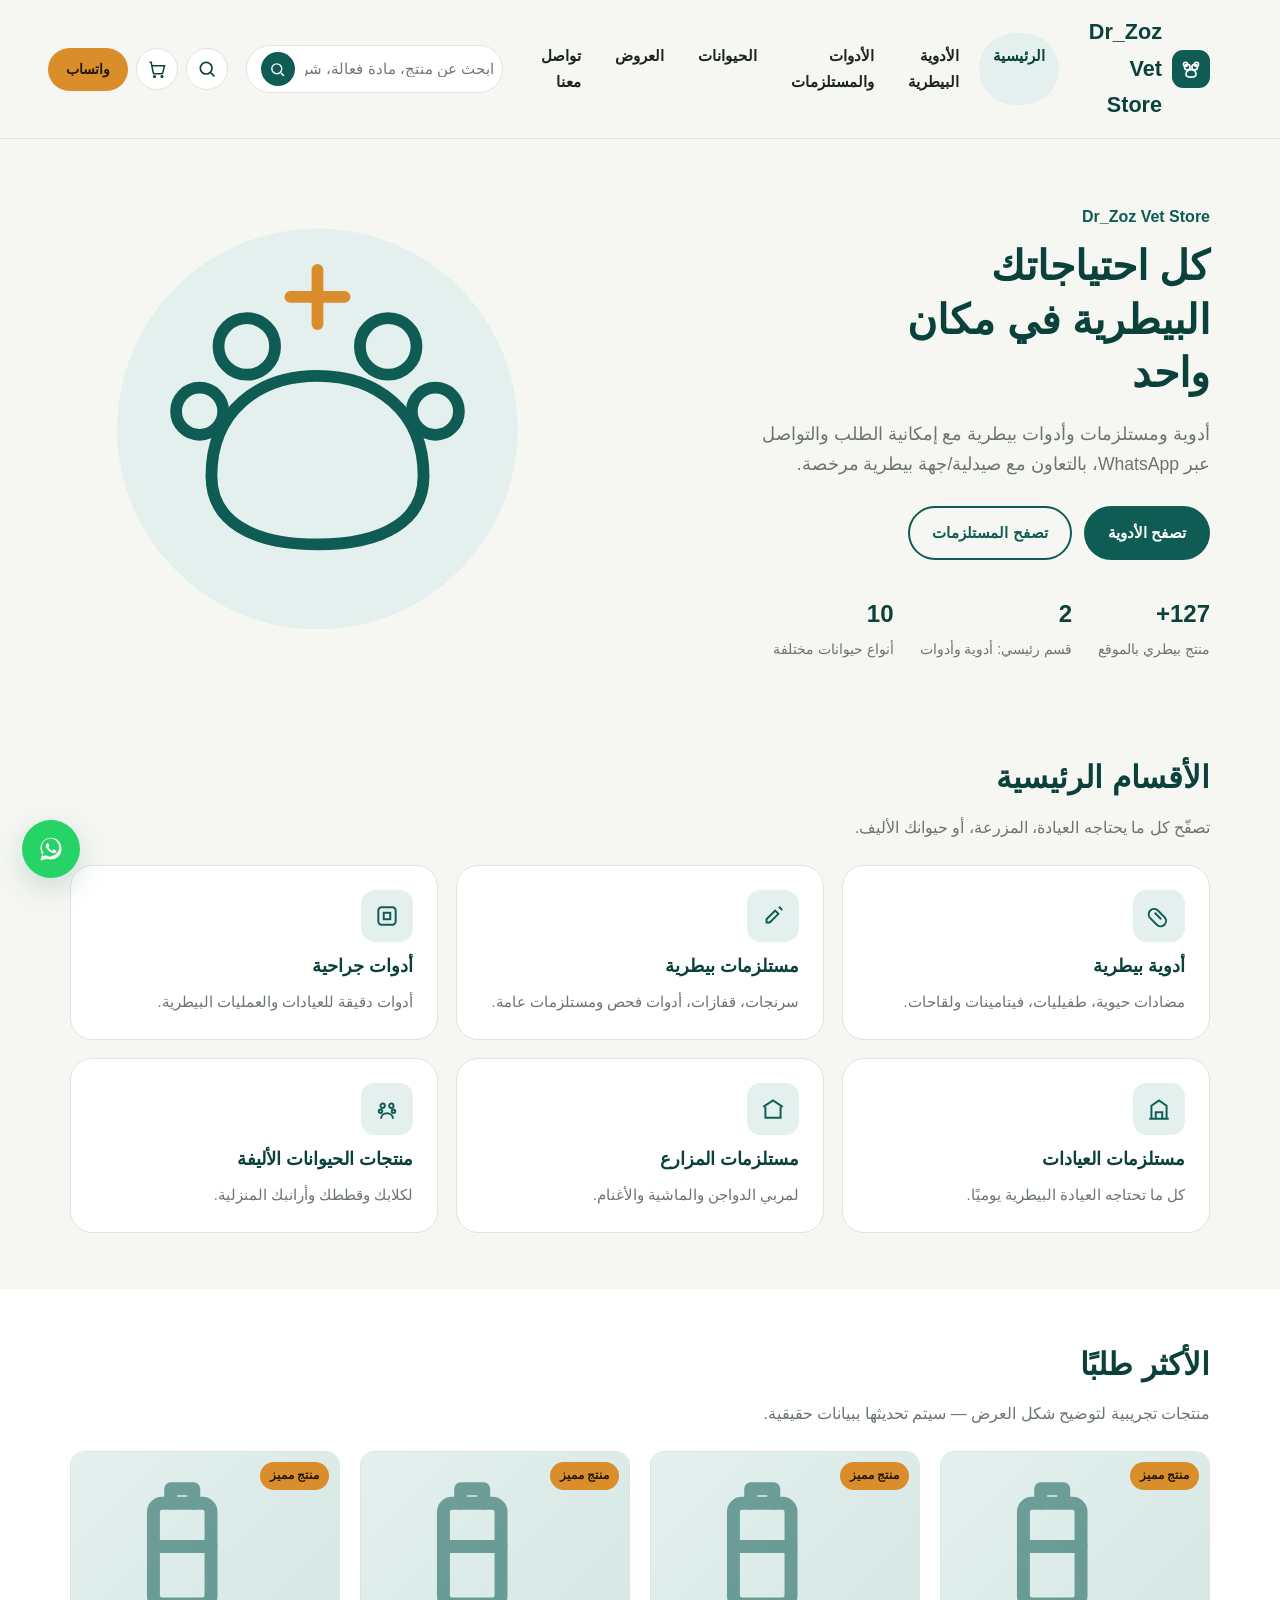
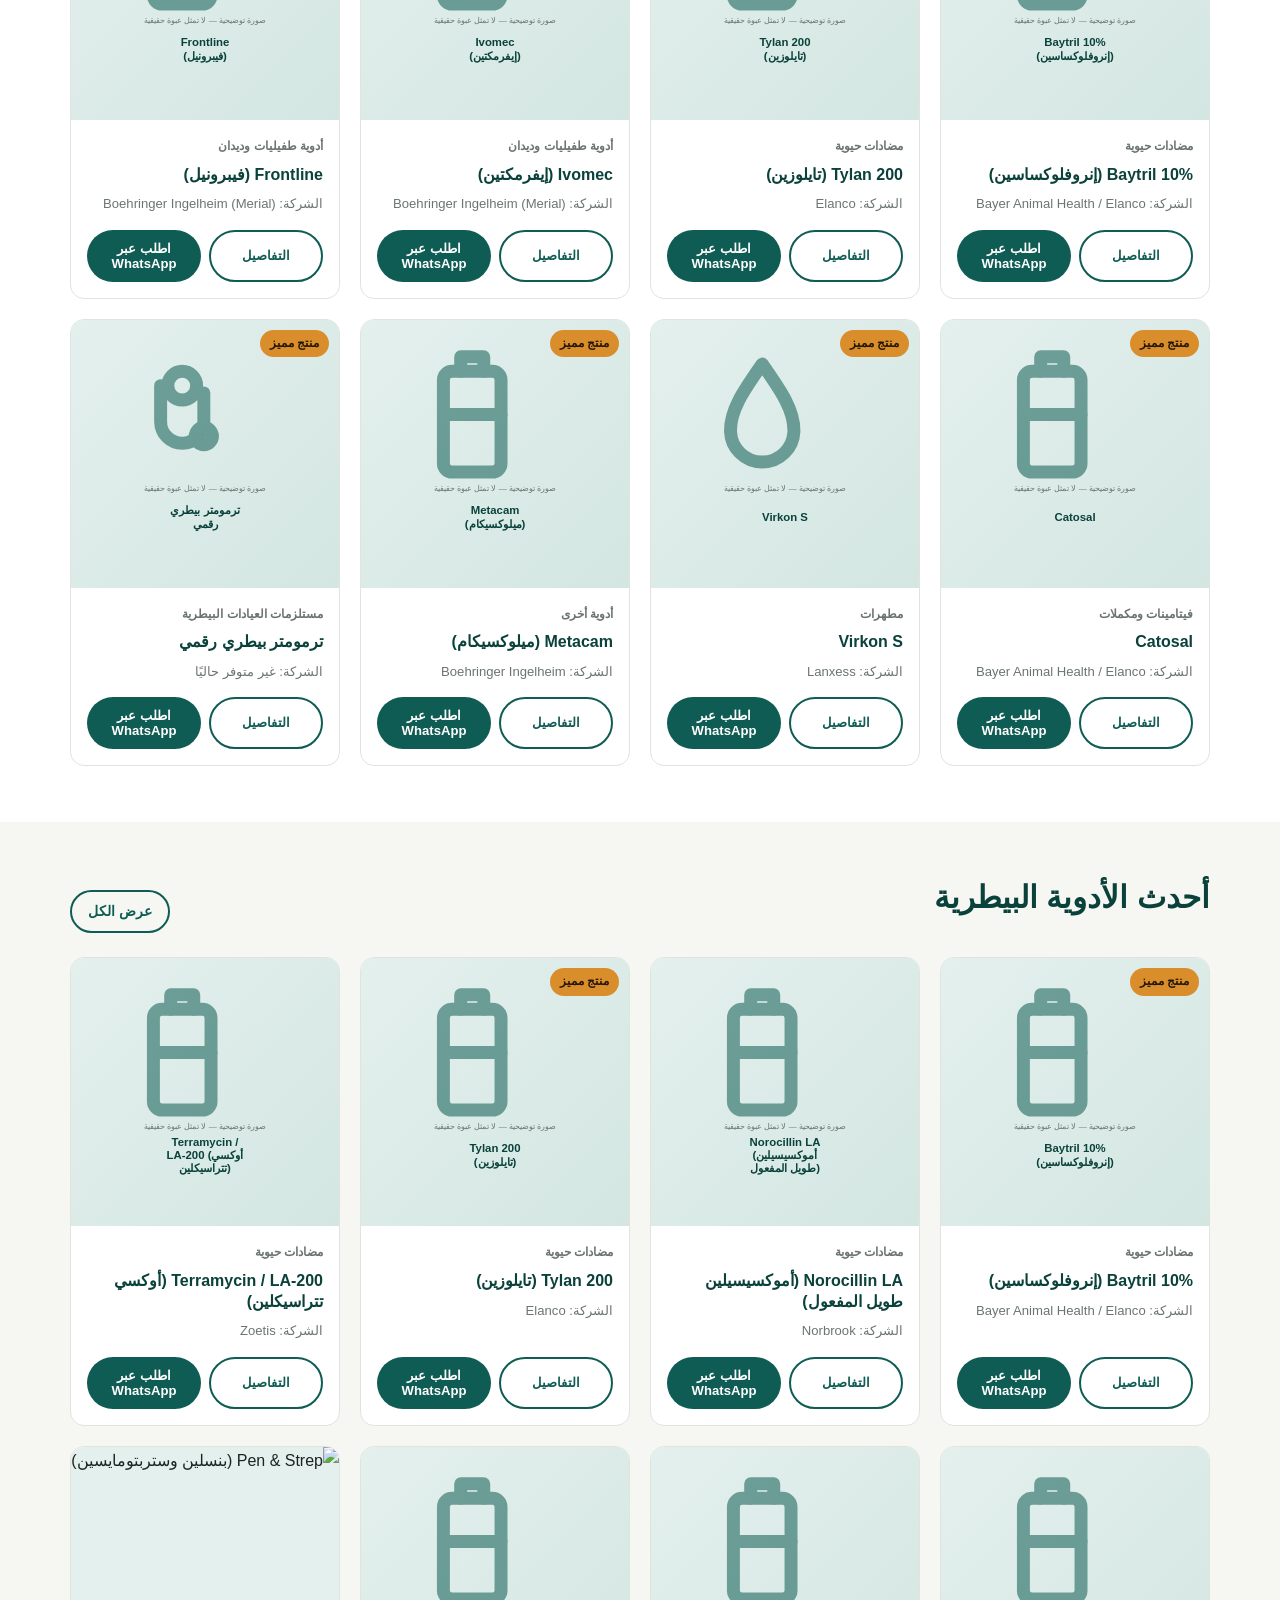
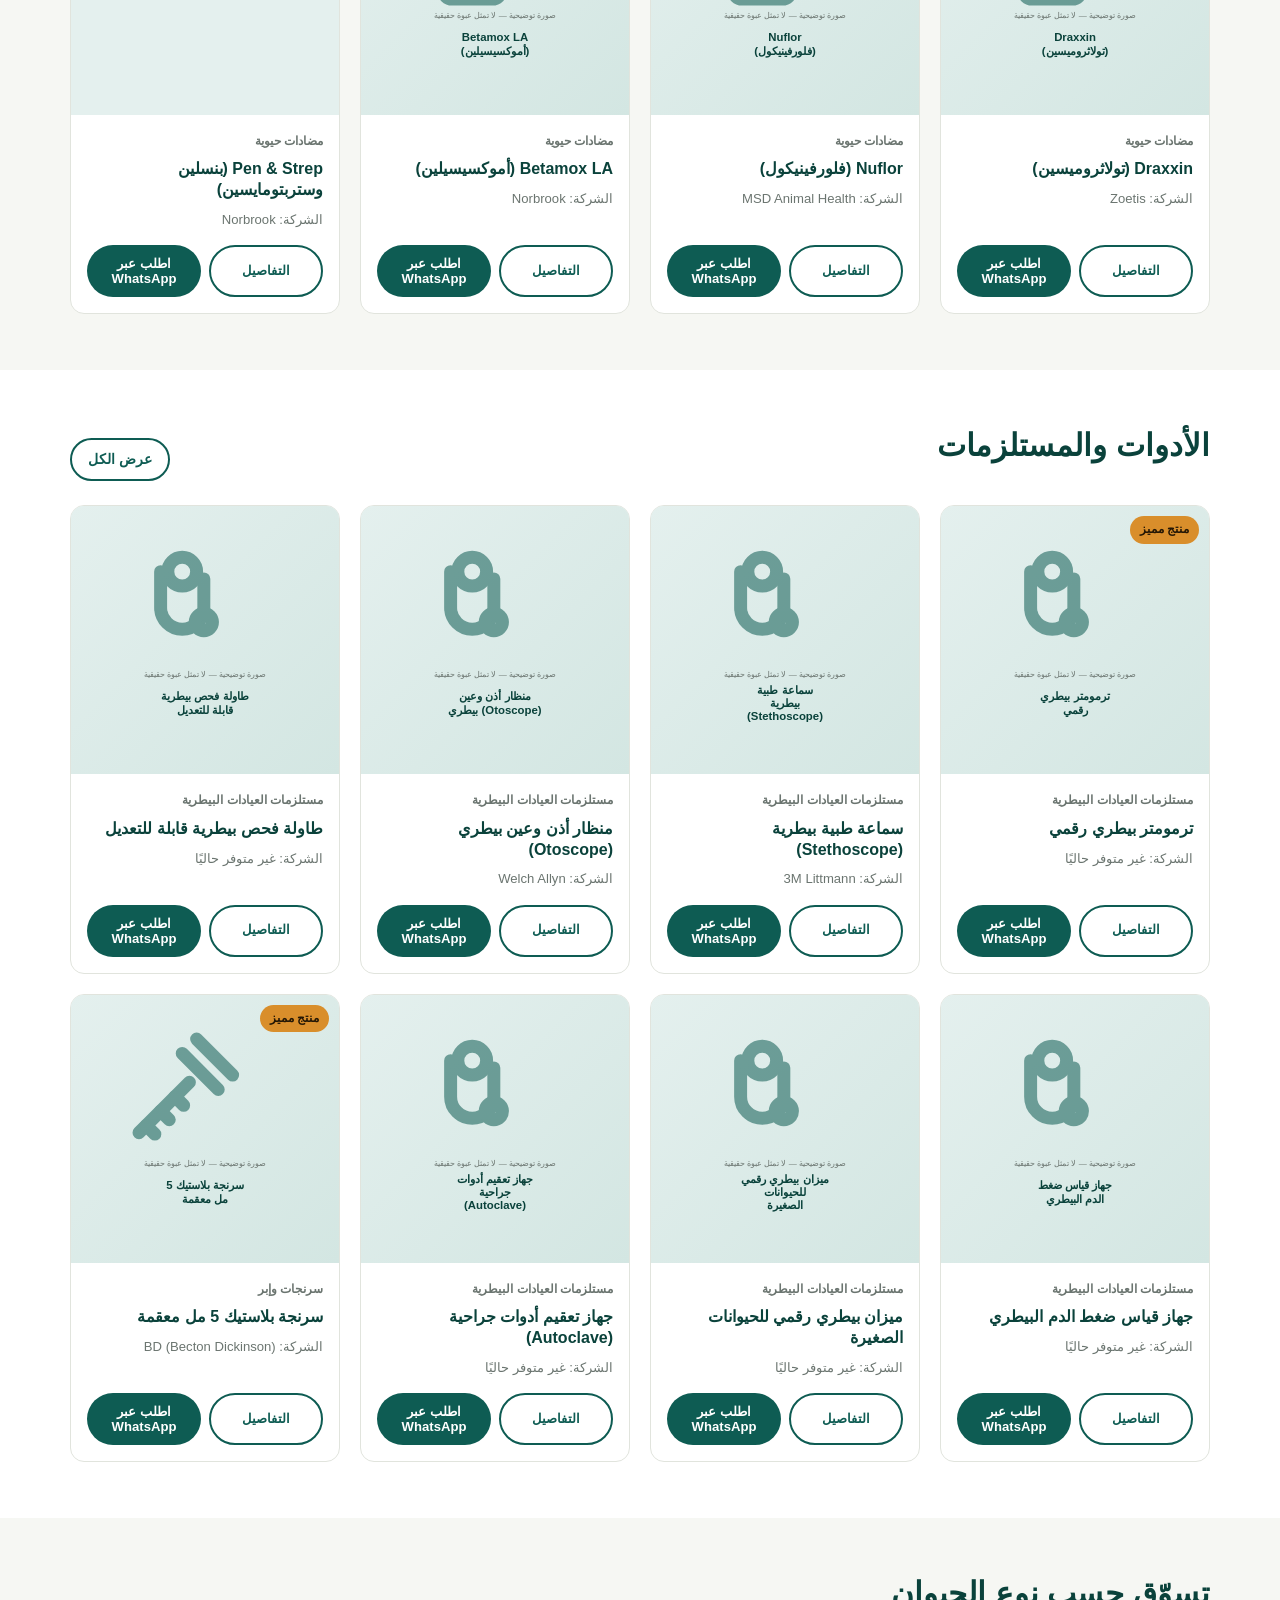
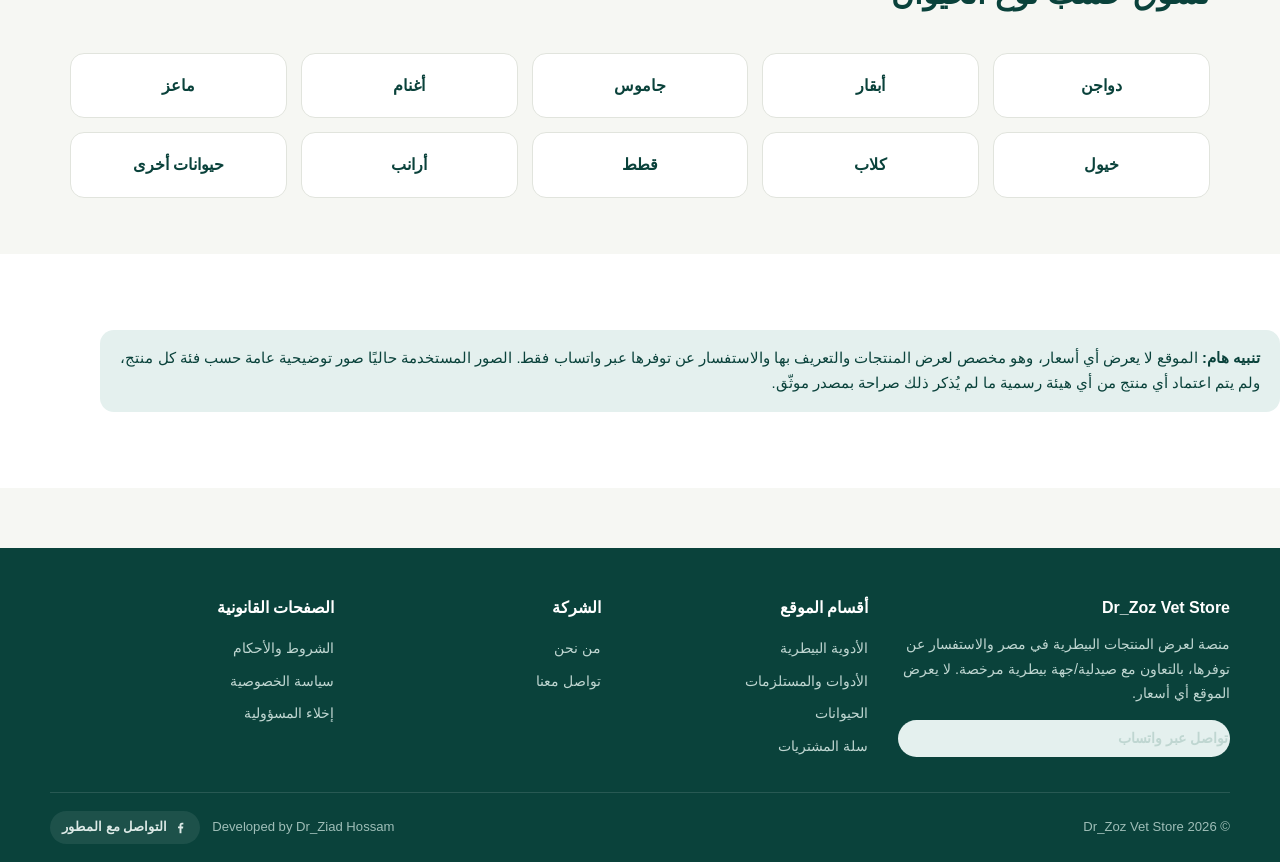
==== commit 78d7fcef: "Add files via upload" ====
--- a/index.html
+++ b/index.html
@@ -10,12 +10,349 @@
 <meta property="og:description" content="متجر إلكتروني للمنتجات البيطرية في مصر: أدوية، أدوات ومستلزمات بيطرية مع الطلب عبر واتساب.">
 <meta property="og:type" content="website">
 <meta property="og:locale" content="ar_EG">
-<meta property="og:image" content="images/placeholder.svg">
+<meta property="og:image" content="placeholder.svg">
 <meta name="robots" content="index, follow">
 <link rel="preconnect" href="https://fonts.googleapis.com">
 <link rel="preconnect" href="https://fonts.gstatic.com" crossorigin>
 <link href="https://fonts.googleapis.com/css2?family=El+Messiri:wght@500;600;700&family=Tajawal:wght@400;500;700;800&display=swap" rel="stylesheet">
-<link rel="stylesheet" href="css/style.css">
+<style>
+/* ==========================================================================
+   Dr_Zoz Vet Store — Stylesheet
+   تصميم عربي RTL، طبي/بيطري، Responsive بالكامل
+   ========================================================================== */
+
+:root{
+  --color-primary:#0E5C53;
+  --color-primary-dark:#0A423B;
+  --color-primary-light:#E4F0EE;
+  --color-accent:#D98E2B;
+  --color-accent-dark:#B5721A;
+  --color-ink:#1B2420;
+  --color-bg:#F6F7F3;
+  --color-surface:#FFFFFF;
+  --color-border:#E1E4DD;
+  --color-success:#3E8E5A;
+  --color-danger:#C1553B;
+  --color-muted:#6B7570;
+
+  --font-head:'El Messiri', 'Tajawal', sans-serif;
+  --font-body:'Tajawal', sans-serif;
+
+  --radius-s:8px;
+  --radius-m:14px;
+  --radius-l:22px;
+  --shadow-card:0 2px 14px rgba(14,92,83,0.08);
+  --shadow-pop:0 10px 30px rgba(14,92,83,0.18);
+  --container:1180px;
+}
+
+*,*::before,*::after{box-sizing:border-box;}
+html{scroll-behavior:smooth;}
+body{
+  margin:0;
+  font-family:var(--font-body);
+  background:var(--color-bg);
+  color:var(--color-ink);
+  line-height:1.7;
+  -webkit-font-smoothing:antialiased;
+}
+h1,h2,h3,h4{
+  font-family:var(--font-head);
+  margin:0 0 .5em;
+  line-height:1.3;
+  color:var(--color-primary-dark);
+}
+h1{font-size:clamp(1.9rem,3.2vw,2.7rem);}
+h2{font-size:clamp(1.5rem,2.4vw,2rem);}
+h3{font-size:1.15rem;}
+p{margin:0 0 1em;color:var(--color-ink);}
+a{color:inherit;text-decoration:none;}
+img{max-width:100%;display:block;}
+ul{margin:0;padding:0;list-style:none;}
+button{font-family:inherit;cursor:pointer;}
+input,select{font-family:inherit;}
+
+:focus-visible{outline:3px solid var(--color-accent);outline-offset:2px;}
+
+.container{max-width:var(--container);margin:0 auto;padding:0 20px;}
+.section{padding:56px 0;}
+.section-head{display:flex;align-items:flex-end;justify-content:space-between;gap:16px;margin-bottom:24px;flex-wrap:wrap;}
+.section-head p{margin:6px 0 0;color:var(--color-muted);}
+.bg-alt{background:var(--color-surface);}
+
+/* Buttons */
+.btn{
+  display:inline-flex;align-items:center;justify-content:center;gap:8px;
+  padding:12px 22px;border-radius:999px;border:2px solid transparent;
+  font-weight:700;font-size:.96rem;transition:transform .15s ease, background .2s ease, color .2s ease, border-color .2s ease;
+}
+.btn:active{transform:scale(.97);}
+.btn-primary{background:var(--color-primary);color:#fff;}
+.btn-primary:hover{background:var(--color-primary-dark);}
+.btn-accent{background:var(--color-accent);color:#241705;}
+.btn-accent:hover{background:var(--color-accent-dark);color:#fff;}
+.btn-outline{background:transparent;border-color:var(--color-primary);color:var(--color-primary);}
+.btn-outline:hover{background:var(--color-primary);color:#fff;}
+.btn-ghost{background:var(--color-primary-light);color:var(--color-primary-dark);}
+.btn-block{width:100%;}
+.btn-sm{padding:8px 16px;font-size:.85rem;}
+.btn[disabled]{opacity:.5;cursor:not-allowed;}
+
+/* ==== Header ==== */
+.site-header{
+  position:sticky;top:0;z-index:50;
+  background:rgba(246,247,243,0.92);
+  backdrop-filter:blur(8px);
+  border-bottom:1px solid var(--color-border);
+}
+.header-inner{display:flex;align-items:center;gap:18px;padding:14px 20px;}
+.logo{display:flex;align-items:center;gap:10px;font-family:var(--font-head);font-size:1.35rem;color:var(--color-primary-dark);font-weight:700;}
+.logo .mark{
+  width:38px;height:38px;border-radius:11px;background:var(--color-primary);
+  display:flex;align-items:center;justify-content:center;color:#fff;flex:none;
+}
+.logo .mark svg{width:22px;height:22px;}
+.main-nav{display:flex;gap:6px;margin-inline-start:12px;flex:1;}
+.main-nav a{
+  padding:10px 14px;border-radius:999px;font-weight:600;color:var(--color-ink);font-size:.95rem;
+  transition:background .2s ease,color .2s ease;
+}
+.main-nav a:hover,.main-nav a.active{background:var(--color-primary-light);color:var(--color-primary-dark);}
+.header-actions{display:flex;align-items:center;gap:8px;}
+.icon-btn{
+  width:42px;height:42px;border-radius:50%;border:1px solid var(--color-border);background:var(--color-surface);
+  display:flex;align-items:center;justify-content:center;position:relative;color:var(--color-primary-dark);
+  transition:border-color .2s ease, background .2s ease;
+}
+.icon-btn:hover{border-color:var(--color-primary);background:var(--color-primary-light);}
+.icon-btn svg{width:20px;height:20px;}
+.cart-count{
+  position:absolute;top:-4px;insert-inline-start:-4px;left:-4px;
+  background:var(--color-accent);color:#241705;font-size:.68rem;font-weight:800;
+  min-width:19px;height:19px;border-radius:999px;display:flex;align-items:center;justify-content:center;
+  padding:0 4px;
+}
+.nav-toggle{display:none;width:42px;height:42px;border-radius:10px;border:1px solid var(--color-border);background:var(--color-surface);align-items:center;justify-content:center;}
+.nav-toggle svg{width:22px;height:22px;}
+
+.search-bar{
+  display:flex;align-items:center;gap:8px;background:var(--color-surface);
+  border:1px solid var(--color-border);border-radius:999px;padding:6px 6px 6px 14px;
+  max-width:320px;width:100%;margin-inline-start:6px;
+}
+.search-bar input{border:none;background:transparent;flex:1;font-size:.92rem;outline:none;color:var(--color-ink);}
+.search-bar button{background:var(--color-primary);color:#fff;border:none;border-radius:999px;width:34px;height:34px;display:flex;align-items:center;justify-content:center;}
+.search-bar svg{width:17px;height:17px;}
+
+/* ==== Hero ==== */
+.hero{position:relative;overflow:hidden;padding:64px 0 40px;}
+.hero-inner{display:grid;grid-template-columns:1.1fr .9fr;gap:40px;align-items:center;}
+.hero-eyebrow{color:var(--color-primary);font-weight:700;margin-bottom:10px;display:block;}
+.hero h1{max-width:15ch;}
+.hero .lead{font-size:1.1rem;color:var(--color-muted);max-width:46ch;}
+.hero-actions{display:flex;gap:12px;flex-wrap:wrap;margin-top:26px;}
+.hero-stats{display:flex;gap:26px;margin-top:34px;flex-wrap:wrap;}
+.hero-stats div strong{display:block;font-family:var(--font-head);font-size:1.5rem;color:var(--color-primary-dark);}
+.hero-stats div span{color:var(--color-muted);font-size:.88rem;}
+.hero-art{position:relative;}
+.hero-art svg{width:100%;height:auto;}
+
+/* ==== Category grid ==== */
+.category-grid{display:grid;grid-template-columns:repeat(3,1fr);gap:18px;}
+.category-card{
+  background:var(--color-surface);border:1px solid var(--color-border);border-radius:var(--radius-l);
+  padding:24px;display:flex;flex-direction:column;gap:12px;transition:border-color .2s ease, box-shadow .2s ease;
+}
+.category-card:hover{border-color:var(--color-primary);box-shadow:var(--shadow-card);}
+.category-card .ic{width:52px;height:52px;border-radius:14px;background:var(--color-primary-light);display:flex;align-items:center;justify-content:center;color:var(--color-primary);}
+.category-card .ic svg{width:26px;height:26px;}
+.category-card h3{margin:0;}
+.category-card p{color:var(--color-muted);font-size:.92rem;margin:0;}
+
+/* ==== Animal chips ==== */
+.animal-grid{display:grid;grid-template-columns:repeat(5,1fr);gap:14px;}
+.animal-chip{
+  background:var(--color-surface);border:1px solid var(--color-border);border-radius:var(--radius-m);
+  padding:18px 10px;text-align:center;display:flex;flex-direction:column;align-items:center;gap:8px;
+  font-weight:700;color:var(--color-primary-dark);transition:background .2s ease,border-color .2s ease;
+}
+.animal-chip:hover{background:var(--color-primary-light);border-color:var(--color-primary);}
+.animal-chip svg{width:28px;height:28px;color:var(--color-primary);}
+
+/* ==== Product grid & cards ==== */
+.product-grid{display:grid;grid-template-columns:repeat(4,1fr);gap:20px;}
+.product-card{
+  background:var(--color-surface);border:1px solid var(--color-border);border-radius:var(--radius-m);
+  overflow:hidden;display:flex;flex-direction:column;transition:box-shadow .2s ease, transform .2s ease;
+}
+.product-card:hover{box-shadow:var(--shadow-card);transform:translateY(-2px);}
+.product-card .thumb{aspect-ratio:1/1;background:var(--color-primary-light);position:relative;overflow:hidden;}
+.product-card .thumb img{width:100%;height:100%;object-fit:cover;}
+.badge{
+  position:absolute;top:10px;insert-inline-start:10px;right:10px;background:var(--color-accent);color:#241705;
+  font-size:.72rem;font-weight:800;padding:4px 10px;border-radius:999px;
+}
+.badge-outline{background:#fff;color:var(--color-primary-dark);border:1px solid var(--color-border);}
+.product-card .body{padding:16px;display:flex;flex-direction:column;gap:8px;flex:1;}
+.product-card .cat{font-size:.75rem;color:var(--color-muted);font-weight:700;}
+.product-card h3{font-size:1rem;margin:0;}
+.product-card .company{color:var(--color-muted);font-size:.82rem;}
+.stock-tag{font-size:.8rem;font-weight:700;}
+.stock-tag.in{color:var(--color-success);}
+.stock-tag.out{color:var(--color-danger);}
+.product-card .actions{display:flex;gap:8px;margin-top:auto;padding-top:6px;}
+.product-card .actions .btn{flex:1;padding:9px 10px;font-size:.82rem;}
+
+.search-bar{position:relative;}
+.search-results{
+  position:absolute;top:calc(100% + 8px);inset-inline:0;background:var(--color-surface);
+  border:1px solid var(--color-border);border-radius:var(--radius-m);box-shadow:var(--shadow-pop);
+  max-height:340px;overflow-y:auto;z-index:70;
+}
+.search-result-item{display:flex;align-items:center;gap:10px;padding:10px 12px;border-bottom:1px solid var(--color-border);}
+.search-result-item:hover{background:var(--color-primary-light);}
+.search-result-item img{width:38px;height:38px;border-radius:8px;object-fit:cover;background:var(--color-primary-light);flex:none;}
+.search-result-item strong{display:block;font-size:.88rem;}
+.search-result-item span{display:block;font-size:.76rem;color:var(--color-muted);}
+.search-empty{padding:14px;text-align:center;color:var(--color-muted);font-size:.86rem;}
+
+/* ==== Filters / toolbar ==== */
+.toolbar{
+  display:flex;gap:12px;flex-wrap:wrap;align-items:center;background:var(--color-surface);
+  border:1px solid var(--color-border);border-radius:var(--radius-m);padding:16px;margin-bottom:24px;
+}
+.filter-group{display:flex;flex-direction:column;gap:4px;min-width:150px;}
+.filter-group label{font-size:.78rem;font-weight:700;color:var(--color-muted);}
+.filter-group select,.filter-group input{
+  padding:9px 12px;border-radius:var(--radius-s);border:1px solid var(--color-border);background:#fff;font-size:.9rem;
+}
+.filters-layout{display:grid;grid-template-columns:240px 1fr;gap:24px;align-items:start;}
+.filters-panel{background:var(--color-surface);border:1px solid var(--color-border);border-radius:var(--radius-m);padding:18px;position:sticky;top:90px;}
+.filters-panel h3{font-size:1rem;}
+.filters-panel .filter-group{width:100%;margin-bottom:14px;}
+.results-empty{grid-column:1/-1;text-align:center;padding:50px 20px;color:var(--color-muted);}
+
+/* ==== Product detail ==== */
+.product-detail{display:grid;grid-template-columns:1fr 1.1fr;gap:40px;align-items:start;}
+.product-detail .thumb-lg{border-radius:var(--radius-l);overflow:hidden;background:var(--color-primary-light);border:1px solid var(--color-border);}
+.spec-table{width:100%;border-collapse:collapse;margin:18px 0;}
+.spec-table tr{border-bottom:1px solid var(--color-border);}
+.spec-table td{padding:10px 4px;font-size:.92rem;}
+.spec-table td:first-child{color:var(--color-muted);font-weight:700;width:42%;}
+.qty-selector{display:flex;align-items:center;gap:0;border:1px solid var(--color-border);border-radius:999px;width:fit-content;}
+.qty-selector button{width:38px;height:38px;background:transparent;border:none;font-size:1.1rem;color:var(--color-primary-dark);}
+.qty-selector input{width:44px;text-align:center;border:none;background:transparent;font-weight:700;}
+.detail-actions{display:flex;gap:10px;margin-top:20px;flex-wrap:wrap;}
+.disclaimer-box{
+  background:#FBF3E7;border:1px solid #EFD9AE;border-radius:var(--radius-m);padding:14px 16px;font-size:.86rem;color:#6B4E15;margin-top:18px;
+}
+
+/* ==== Cart page ==== */
+.cart-table{width:100%;border-collapse:collapse;background:var(--color-surface);border-radius:var(--radius-m);overflow:hidden;border:1px solid var(--color-border);}
+.cart-table th,.cart-table td{padding:14px;text-align:start;border-bottom:1px solid var(--color-border);font-size:.92rem;}
+.cart-table th{background:var(--color-primary-light);color:var(--color-primary-dark);}
+.cart-row-thumb{display:flex;align-items:center;gap:10px;}
+.cart-row-thumb img{width:52px;height:52px;border-radius:8px;object-fit:cover;background:var(--color-primary-light);}
+.cart-remove{color:var(--color-danger);font-weight:700;background:none;border:none;font-size:.85rem;}
+.cart-summary{background:var(--color-surface);border:1px solid var(--color-border);border-radius:var(--radius-m);padding:20px;position:sticky;top:90px;}
+.cart-summary .row{display:flex;justify-content:space-between;padding:8px 0;font-size:.94rem;}
+.cart-summary .total{font-weight:800;font-size:1.15rem;color:var(--color-primary-dark);border-top:1px dashed var(--color-border);margin-top:10px;padding-top:14px;}
+.cart-layout{display:grid;grid-template-columns:1.6fr 1fr;gap:24px;align-items:start;}
+.empty-cart{text-align:center;padding:60px 20px;color:var(--color-muted);}
+.empty-cart svg{width:70px;height:70px;color:var(--color-border);margin:0 auto 16px;}
+
+/* ==== Forms (contact) ==== */
+.form-grid{display:grid;gap:14px;max-width:640px;}
+.form-grid label{font-weight:700;font-size:.9rem;display:block;margin-bottom:6px;}
+.form-grid input,.form-grid textarea,.form-grid select{
+  width:100%;padding:11px 14px;border-radius:var(--radius-s);border:1px solid var(--color-border);background:#fff;font-size:.94rem;
+}
+.form-grid textarea{min-height:120px;resize:vertical;}
+
+/* ==== Legal pages ==== */
+.legal-content h2{margin-top:1.6em;}
+.legal-content ul{list-style:disc;padding-inline-start:1.4em;margin-bottom:1em;}
+.legal-content li{margin-bottom:.4em;}
+.notice-box{background:var(--color-primary-light);border-radius:var(--radius-m);padding:16px 20px;margin:20px 0;font-size:.92rem;color:var(--color-primary-dark);}
+
+/* ==== Footer ==== */
+.site-footer{background:var(--color-primary-dark);color:#DDEAE7;margin-top:60px;}
+.footer-grid{display:grid;grid-template-columns:1.4fr 1fr 1fr 1.2fr;gap:30px;padding:50px 0 30px;}
+.footer-grid h4{color:#fff;font-size:1rem;margin-bottom:14px;}
+.footer-grid a{color:#BFD6D1;display:block;padding:4px 0;font-size:.9rem;}
+.footer-grid a:hover{color:#fff;}
+.footer-brand p{color:#BFD6D1;font-size:.9rem;}
+.footer-bottom{border-top:1px solid rgba(255,255,255,0.12);padding:18px 0;display:flex;justify-content:space-between;align-items:center;flex-wrap:wrap;gap:8px;font-size:.82rem;color:#9FBEB8;}
+.dev-credit{display:flex;align-items:center;gap:12px;flex-wrap:wrap;}
+.dev-fb-link{
+  display:inline-flex;align-items:center;gap:6px;color:#DDEAE7;font-weight:700;
+  background:rgba(255,255,255,0.08);padding:5px 12px;border-radius:999px;transition:background .2s ease,color .2s ease;
+}
+.dev-fb-link:hover{background:#1877F2;color:#fff;}
+.dev-fb-link svg{width:15px;height:15px;flex:none;}
+
+/* ==== WhatsApp floating button ==== */
+.wa-float{
+  position:fixed;bottom:22px;left:22px;z-index:60;
+  width:58px;height:58px;border-radius:50%;background:#25D366;color:#fff;
+  display:flex;align-items:center;justify-content:center;box-shadow:var(--shadow-pop);
+}
+.wa-float svg{width:28px;height:28px;}
+
+/* ==== Mobile nav drawer ==== */
+.mobile-drawer{
+  position:fixed;inset:0;background:rgba(15,25,22,.5);z-index:80;display:none;
+}
+.mobile-drawer.open{display:block;}
+.mobile-drawer .panel{
+  position:absolute;top:0;right:0;height:100%;width:82%;max-width:320px;background:var(--color-surface);
+  padding:20px;display:flex;flex-direction:column;gap:6px;overflow-y:auto;
+}
+.mobile-drawer a{padding:12px 10px;border-radius:10px;font-weight:700;color:var(--color-ink);}
+.mobile-drawer a:hover{background:var(--color-primary-light);}
+.drawer-close{align-self:flex-end;width:36px;height:36px;border:none;background:var(--color-primary-light);border-radius:50%;}
+
+/* ==== Utility ==== */
+.text-muted{color:var(--color-muted);}
+.mt-0{margin-top:0;}
+.badges-row{display:flex;gap:8px;flex-wrap:wrap;margin:6px 0;}
+.skip-link{position:absolute;top:-50px;right:10px;background:var(--color-primary);color:#fff;padding:10px 16px;border-radius:8px;z-index:200;transition:top .2s;}
+.skip-link:focus{top:10px;}
+
+/* ==== Responsive ==== */
+@media (max-width:1080px){
+  .product-grid{grid-template-columns:repeat(3,1fr);}
+  .category-grid{grid-template-columns:repeat(2,1fr);}
+  .footer-grid{grid-template-columns:1fr 1fr;}
+}
+@media (max-width:900px){
+  .hero-inner{grid-template-columns:1fr;}
+  .hero-art{order:-1;max-width:280px;margin:0 auto;}
+  .filters-layout{grid-template-columns:1fr;}
+  .filters-panel{position:static;}
+  .cart-layout{grid-template-columns:1fr;}
+  .product-detail{grid-template-columns:1fr;}
+  .main-nav{display:none;}
+  .nav-toggle{display:flex;}
+  .search-bar{display:none;}
+}
+@media (max-width:640px){
+  .product-grid{grid-template-columns:repeat(2,1fr);}
+  .category-grid{grid-template-columns:1fr;}
+  .animal-grid{grid-template-columns:repeat(3,1fr);}
+  .footer-grid{grid-template-columns:1fr;padding:36px 0 20px;}
+  .hero{padding:40px 0 24px;}
+}
+@media (max-width:420px){
+  .product-grid{grid-template-columns:1fr 1fr;gap:12px;}
+  .header-inner{padding:12px 14px;}
+}
+
+@media (prefers-reduced-motion:reduce){
+  *{animation:none !important;transition:none !important;scroll-behavior:auto !important;}
+}
+
+</style>
 </head>
 <body data-page="home">
 <a href="#main" class="skip-link">تخطَّ إلى المحتوى</a>
@@ -218,11 +555,506 @@
   </div>
 </footer>
 <a class="wa-float" data-wa-general href="#" target="_blank" rel="noopener" aria-label="تواصل عبر واتساب"><svg viewBox="0 0 32 32" width="32" height="32" fill="currentColor"><path d="M16.02 3C9.4 3 4 8.4 4 15.02c0 2.4.7 4.66 1.9 6.56L4 29l7.6-1.86a12 12 0 0 0 4.42.85h.01c6.62 0 12.02-5.4 12.02-12.02C28.05 8.4 22.65 3 16.02 3zm0 21.9h-.01a10 10 0 0 1-5.1-1.4l-.36-.22-4.5 1.1 1.2-4.38-.24-.45a9.9 9.9 0 0 1-1.53-5.53c0-5.47 4.45-9.92 9.94-9.92 2.66 0 5.15 1.04 7.03 2.92a9.85 9.85 0 0 1 2.9 7.02c0 5.47-4.45 9.86-9.33 9.86zm5.44-7.4c-.3-.15-1.76-.87-2.03-.97-.27-.1-.47-.15-.67.15-.2.3-.77.97-.94 1.17-.17.2-.35.22-.65.07-.3-.15-1.24-.46-2.36-1.46-.87-.78-1.46-1.74-1.63-2.04-.17-.3-.02-.46.13-.6.13-.13.3-.35.45-.52.15-.17.2-.3.3-.5.1-.2.05-.37-.02-.52-.08-.15-.67-1.62-.92-2.22-.24-.58-.49-.5-.67-.51h-.57c-.2 0-.52.07-.79.37-.27.3-1.04 1.02-1.04 2.48s1.07 2.87 1.22 3.07c.15.2 2.1 3.2 5.08 4.49.71.3 1.26.49 1.7.63.71.22 1.36.19 1.87.12.57-.09 1.76-.72 2.01-1.42.25-.7.25-1.3.17-1.42-.07-.12-.27-.2-.57-.35z"/></svg></a>
-<script src="js/whatsapp.js"></script>
-<script src="js/cart.js"></script>
-<script src="js/products.js"></script>
-<script src="js/search.js"></script>
-<script src="js/app.js"></script>
+<script>
+/* ---- whatsapp.js ---- */
+/* ==========================================================================
+   whatsapp.js — بناء روابط WhatsApp Click-to-Chat (بدون أي API مدفوع)
+   ملاحظة: لا تحتوي أي رسالة واتساب على أي سعر إطلاقًا.
+   ========================================================================== */
+
+function vmeWaNumber() {
+  return (window.VME.settings && window.VME.settings.whatsappNumber) || '';
+}
+
+/** رابط استفسار/طلب عن منتج واحد من صفحة المنتج أو بطاقة المنتج */
+function vmeBuildProductWaLink(product) {
+  const text = encodeURIComponent(`مرحبًا، أريد الاستفسار عن توفر منتج: ${product.name}`);
+  return `https://wa.me/${vmeWaNumber()}?text=${text}`;
+}
+
+/** رابط إرسال قائمة استفسار تضم عدة منتجات من صفحة السلة/قائمة الاستفسار */
+function vmeBuildCartWaLink(items) {
+  const lines = ['مرحبًا، أريد الاستفسار عن توفر المنتجات التالية:', ''];
+  items.forEach((item, idx) => {
+    lines.push(`${idx + 1}- ${item.product.name}${item.qty > 1 ? ' (الكمية المطلوب الاستفسار عنها: ' + item.qty + ')' : ''}`);
+  });
+  const text = encodeURIComponent(lines.join('\n'));
+  return `https://wa.me/${vmeWaNumber()}?text=${text}`;
+}
+
+
+/* ---- cart.js ---- */
+/* ==========================================================================
+   cart.js — قائمة استفسار المنتجات باستخدام LocalStorage (بدون Backend، بدون أسعار)
+   ========================================================================== */
+
+const VME_CART_KEY = 'vme_cart_v1';
+
+function vmeGetCartRaw() {
+  try {
+    return JSON.parse(localStorage.getItem(VME_CART_KEY)) || [];
+  } catch (e) {
+    return [];
+  }
+}
+
+function vmeSaveCartRaw(cart) {
+  localStorage.setItem(VME_CART_KEY, JSON.stringify(cart));
+  vmeUpdateCartCount();
+}
+
+function vmeCartCount() {
+  return vmeGetCartRaw().reduce((sum, item) => sum + item.qty, 0);
+}
+
+function vmeAddToCart(productId, qty) {
+  qty = Math.max(1, parseInt(qty, 10) || 1);
+  const cart = vmeGetCartRaw();
+  const existing = cart.find(i => i.id === productId);
+  if (existing) existing.qty += qty;
+  else cart.push({ id: productId, qty });
+  vmeSaveCartRaw(cart);
+}
+
+function vmeSetQty(productId, qty) {
+  qty = Math.max(1, parseInt(qty, 10) || 1);
+  const cart = vmeGetCartRaw();
+  const existing = cart.find(i => i.id === productId);
+  if (existing) { existing.qty = qty; vmeSaveCartRaw(cart); }
+}
+
+function vmeRemoveFromCart(productId) {
+  const cart = vmeGetCartRaw().filter(i => i.id !== productId);
+  vmeSaveCartRaw(cart);
+}
+
+/* ---------- عرض صفحة قائمة الاستفسار (cart.html) ---------- */
+
+function vmeRenderCartPage() {
+  const cartRaw = vmeGetCartRaw();
+  const items = cartRaw
+    .map(i => ({ qty: i.qty, product: vmeFindProduct(i.id) }))
+    .filter(i => i.product);
+
+  const wrap = document.getElementById('cart-content');
+  if (!wrap) return;
+
+  if (items.length === 0) {
+    wrap.innerHTML = `
+      <div class="empty-cart">
+        <svg viewBox="0 0 24 24" fill="none" stroke="currentColor" stroke-width="1.5"><path d="M3 4h2l2.4 12.2a2 2 0 0 0 2 1.6h7.6a2 2 0 0 0 2-1.6L21 8H6"/><circle cx="9" cy="21" r="1"/><circle cx="18" cy="21" r="1"/></svg>
+        <h3>لا توجد منتجات في قائمة الاستفسار</h3>
+        <p>تصفح الأدوية أو الأدوات وأضف ما تحتاج الاستفسار عن توفره.</p>
+        <a href="veterinary-medicines.html" class="btn btn-primary">تصفح الأدوية البيطرية</a>
+      </div>`;
+    return;
+  }
+
+  const rows = items.map(({ product, qty }) => `
+    <tr>
+      <td>
+        <div class="cart-row-thumb">
+          <img src="${product.image}" alt="${product.name}">
+          <div>
+            <strong>${product.name}</strong><br>
+            <span class="text-muted" style="font-size:.8rem">${product.subcategory || ''}</span>
+          </div>
+        </div>
+      </td>
+      <td>
+        <div class="qty-selector">
+          <button type="button" data-qty-btn="-" data-id="${product.id}">−</button>
+          <input type="text" value="${qty}" data-qty-input data-id="${product.id}" inputmode="numeric">
+          <button type="button" data-qty-btn="+" data-id="${product.id}">+</button>
+        </div>
+      </td>
+      <td><button class="cart-remove" data-remove="${product.id}">حذف</button></td>
+    </tr>`).join('');
+
+  wrap.innerHTML = `
+    <div class="cart-layout">
+      <div style="overflow-x:auto">
+        <table class="cart-table">
+          <thead><tr><th>المنتج</th><th>الكمية</th><th></th></tr></thead>
+          <tbody>${rows}</tbody>
+        </table>
+      </div>
+      <aside class="cart-summary">
+        <h3>ملخص قائمة الاستفسار</h3>
+        <div class="row"><span>عدد المنتجات</span><span>${items.reduce((s, i) => s + i.qty, 0)}</span></div>
+        <p class="text-muted" style="font-size:.82rem">لا يعرض الموقع أي أسعار. التوفر النهائي يتم تأكيده عبر واتساب.</p>
+        <a href="#" id="cart-wa-btn" class="btn btn-accent btn-block">إرسال الاستفسار عبر WhatsApp</a>
+      </aside>
+    </div>`;
+
+  wrap.querySelectorAll('[data-qty-btn]').forEach(btn => {
+    btn.addEventListener('click', () => {
+      const id = btn.dataset.id;
+      const input = wrap.querySelector(`[data-qty-input][data-id="${id}"]`);
+      let val = parseInt(input.value, 10) || 1;
+      val = btn.dataset.qtyBtn === '+' ? val + 1 : Math.max(1, val - 1);
+      vmeSetQty(id, val);
+      vmeRenderCartPage();
+    });
+  });
+  wrap.querySelectorAll('[data-qty-input]').forEach(input => {
+    input.addEventListener('change', () => { vmeSetQty(input.dataset.id, input.value); vmeRenderCartPage(); });
+  });
+  wrap.querySelectorAll('[data-remove]').forEach(btn => {
+    btn.addEventListener('click', () => { vmeRemoveFromCart(btn.dataset.remove); vmeRenderCartPage(); });
+  });
+
+  const waBtn = document.getElementById('cart-wa-btn');
+  if (waBtn) waBtn.addEventListener('click', (e) => {
+    e.preventDefault();
+    window.open(vmeBuildCartWaLink(items), '_blank');
+  });
+}
+
+function vmeInitPage_cart() {
+  vmeRenderCartPage();
+}
+
+
+/* ---- products.js ---- */
+/* ==========================================================================
+   products.js — عرض المنتجات: الشبكة، صفحة الفئة مع الفلاتر، صفحة التفاصيل
+   ملاحظة: لا يعرض الموقع أي أسعار في أي مكان.
+   ========================================================================== */
+
+function vmeProductCardHtml(product) {
+  return `
+  <div class="product-card" data-id="${product.id}">
+    <a href="product.html?id=${product.id}" class="thumb">
+      ${product.featured ? '<span class="badge">منتج مميز</span>' : ''}
+      <img src="${product.image}" alt="${product.name}" loading="lazy">
+    </a>
+    <div class="body">
+      <span class="cat">${product.subcategory || ''}</span>
+      <h3><a href="product.html?id=${product.id}">${product.name}</a></h3>
+      <span class="text-muted" style="font-size:.82rem">${product.company ? 'الشركة: ' + product.company : 'الشركة المصنعة: غير متوفر حاليًا'}</span>
+      <div class="actions">
+        <a href="product.html?id=${product.id}" class="btn btn-outline">التفاصيل</a>
+        <button class="btn btn-primary" data-quick-wa="${product.id}">اطلب عبر WhatsApp</button>
+      </div>
+    </div>
+  </div>`;
+}
+
+function vmeRenderGrid(container, products) {
+  if (!container) return;
+  if (!products.length) {
+    container.innerHTML = `<div class="results-empty"><h3>لا توجد نتائج مطابقة</h3><p>جرّب تعديل الفلاتر أو كلمة البحث.</p></div>`;
+    return;
+  }
+  container.innerHTML = products.map(vmeProductCardHtml).join('');
+  container.querySelectorAll('[data-quick-wa]').forEach(btn => {
+    btn.addEventListener('click', () => {
+      const product = vmeFindProduct(btn.dataset.quickWa);
+      if (product) window.open(vmeBuildProductWaLink(product), '_blank');
+    });
+  });
+}
+
+/* ---------- الصفحة الرئيسية ---------- */
+function vmeInitPage_home() {
+  const featured = window.VME.products.filter(p => p.featured);
+  vmeRenderGrid(document.getElementById('featured-grid'), featured.length ? featured.slice(0, 8) : window.VME.products.slice(0, 8));
+  const meds = window.VME.products.filter(p => p.category === 'medicines').slice(0, 8);
+  const tools = window.VME.products.filter(p => p.category === 'tools').slice(0, 8);
+  vmeRenderGrid(document.getElementById('medicines-preview'), meds);
+  vmeRenderGrid(document.getElementById('tools-preview'), tools);
+  const statEl = document.getElementById('stat-products');
+  if (statEl) statEl.textContent = window.VME.products.length + '+';
+}
+
+/* ---------- صفحات الفئات (الأدوية / الأدوات) مع الفلاتر ---------- */
+function vmeUniqueValues(products, field, isArray) {
+  const set = new Set();
+  products.forEach(p => {
+    if (isArray && Array.isArray(p[field])) p[field].forEach(v => set.add(v));
+    else if (p[field]) set.add(p[field]);
+  });
+  return Array.from(set).sort((a, b) => a.localeCompare(b, 'ar'));
+}
+
+function vmeSetupCategoryPage(categoryId) {
+  const all = window.VME.products.filter(p => p.category === categoryId);
+  const grid = document.getElementById('category-grid');
+  const subSelect = document.getElementById('filter-subcategory');
+  const animalSelect = document.getElementById('filter-animal');
+  const companySelect = document.getElementById('filter-company');
+  const sortSelect = document.getElementById('filter-sort');
+  const countLabel = document.getElementById('results-count');
+
+  function fillSelect(select, values, placeholder) {
+    if (!select) return;
+    select.innerHTML = `<option value="">${placeholder}</option>` + values.map(v => `<option value="${v}">${v}</option>`).join('');
+  }
+  fillSelect(subSelect, vmeUniqueValues(all, 'subcategory'), 'كل التصنيفات');
+  fillSelect(animalSelect, vmeUniqueValues(all, 'animal', true), 'كل أنواع الحيوانات');
+  fillSelect(companySelect, vmeUniqueValues(all, 'company').filter(v => v && v !== 'غير متوفر حاليًا'), 'كل الشركات');
+
+  function applyAndRender() {
+    let list = all.slice();
+    const params = new URLSearchParams(window.location.search);
+    const q = (params.get('q') || '').trim().toLowerCase();
+    const animalParam = params.get('animal');
+    const subParam = params.get('sub');
+
+    if (q) {
+      list = list.filter(p => vmeSearchMatch(p, q));
+    }
+    if (subSelect && subSelect.value) list = list.filter(p => p.subcategory === subSelect.value);
+    else if (subParam) list = list.filter(p => p.subcategory === subParam);
+
+    if (animalSelect && animalSelect.value) list = list.filter(p => (p.animal || []).includes(animalSelect.value));
+    else if (animalParam) list = list.filter(p => (p.animal || []).includes(animalParam));
+
+    if (companySelect && companySelect.value) list = list.filter(p => p.company === companySelect.value);
+
+    if (sortSelect && sortSelect.value === 'name') list.sort((a, b) => a.name.localeCompare(b.name, 'ar'));
+    if (sortSelect && sortSelect.value === 'company') list.sort((a, b) => (a.company || '').localeCompare(b.company || '', 'ar'));
+
+    vmeRenderGrid(grid, list);
+    if (countLabel) countLabel.textContent = `${list.length} منتج`;
+  }
+
+  [subSelect, animalSelect, companySelect, sortSelect].forEach(el => {
+    el && el.addEventListener('change', applyAndRender);
+  });
+
+  const searchInInput = document.getElementById('in-page-search');
+  if (searchInInput) {
+    searchInInput.addEventListener('input', () => {
+      const params = new URLSearchParams(window.location.search);
+      if (searchInInput.value) params.set('q', searchInInput.value); else params.delete('q');
+      history.replaceState(null, '', `${location.pathname}?${params.toString()}`);
+      applyAndRender();
+    });
+    const initQ = new URLSearchParams(window.location.search);
+    if (initQ.get('q')) searchInInput.value = initQ.get('q');
+  }
+
+  // دعم فتح الصفحة مباشرة برابط يحدد تصنيفًا أو حيوانًا (من الصفحة الرئيسية)
+  const initParams = new URLSearchParams(window.location.search);
+  if (initParams.get('sub') && subSelect) subSelect.value = initParams.get('sub');
+  if (initParams.get('animal') && animalSelect) animalSelect.value = initParams.get('animal');
+
+  applyAndRender();
+}
+
+function vmeInitPage_medicines() { vmeSetupCategoryPage('medicines'); }
+function vmeInitPage_tools() { vmeSetupCategoryPage('tools'); }
+
+/* ---------- صفحة تفاصيل المنتج ---------- */
+function vmeInitPage_product() {
+  const params = new URLSearchParams(window.location.search);
+  const product = vmeFindProduct(params.get('id'));
+  const wrap = document.getElementById('product-detail-wrap');
+  if (!wrap) return;
+
+  if (!product) {
+    wrap.innerHTML = `<div class="results-empty"><h3>المنتج غير موجود</h3><p>ربما تم حذفه أو تغيير رابطه.</p><a class="btn btn-primary" href="index.html">العودة للرئيسية</a></div>`;
+    return;
+  }
+
+  document.title = `${product.name} | Dr_Zoz Vet Store`;
+  const metaDesc = document.querySelector('meta[name="description"]');
+  if (metaDesc) metaDesc.setAttribute('content', `${product.name} - ${product.subcategory || ''} - Dr_Zoz Vet Store`);
+
+  const specRows = [
+    ['الشركة المصنعة', product.company],
+    ['الفئة', product.subcategory],
+    ['الحيوان المستهدف', (product.animal || []).join('، ') || 'غير متوفر حاليًا'],
+    ['الاستخدام العام', product.usage],
+  ];
+
+  wrap.innerHTML = `
+    <div class="product-detail">
+      <div class="thumb-lg"><img src="${product.image}" alt="${product.name}"></div>
+      <div>
+        <span class="cat">${product.subcategory || ''}</span>
+        <h1>${product.name}</h1>
+        <p>${product.description || ''}</p>
+        <table class="spec-table">
+          ${specRows.map(([k, v]) => `<tr><td>${k}</td><td>${v || 'غير متوفر حاليًا'}</td></tr>`).join('')}
+        </table>
+        <div class="detail-actions">
+          <a class="btn btn-accent" id="detail-wa-order" href="#">اطلب عبر WhatsApp</a>
+          <button class="btn btn-outline" id="detail-add-cart">أضف إلى قائمة الاستفسار</button>
+        </div>
+        <div class="disclaimer-box">
+          هذا العرض لأغراض التعريف بالمنتج فقط، ولا يمثل وصفة علاجية أو جرعة دوائية. يُرجى تأكيد التوفر عبر واتساب، والرجوع للطبيب البيطري المختص والجهة المرخصة قبل استخدام أي دواء.
+        </div>
+      </div>
+    </div>`;
+
+  document.getElementById('detail-add-cart').addEventListener('click', (e) => {
+    vmeAddToCart(product.id, 1);
+    e.target.textContent = 'أُضيف ✓';
+    setTimeout(() => { e.target.textContent = 'أضف إلى قائمة الاستفسار'; }, 1400);
+  });
+  document.getElementById('detail-wa-order').addEventListener('click', (e) => {
+    e.preventDefault();
+    window.open(vmeBuildProductWaLink(product), '_blank');
+  });
+}
+
+
+/* ---- search.js ---- */
+/* ==========================================================================
+   search.js — بحث فوري في الهيدر عبر اسم المنتج / المادة الفعالة / الشركة / الحيوان / التصنيف
+   ========================================================================== */
+
+function vmeSearchMatch(product, q) {
+  const haystack = [product.name, product.company, product.subcategory, product.category, product.description, ...(product.animal||[])]
+    .filter(Boolean).join(' ').toLowerCase();
+  return haystack.includes(q);
+}
+
+function vmeInitSearch() {
+  const input = document.getElementById('header-search-input');
+  const form = document.getElementById('header-search-form');
+  const results = document.getElementById('header-search-results');
+  if (!input || !results) return;
+
+  input.addEventListener('input', () => {
+    const q = input.value.trim().toLowerCase();
+    if (q.length < 2) { results.hidden = true; results.innerHTML = ''; return; }
+    const matches = window.VME.products.filter(p => vmeSearchMatch(p, q)).slice(0, 6);
+    if (!matches.length) {
+      results.innerHTML = `<div class="search-empty">لا توجد نتائج لـ "${input.value}"</div>`;
+    } else {
+      results.innerHTML = matches.map(p => `
+        <a href="product.html?id=${p.id}" class="search-result-item">
+          <img src="${p.image}" alt="">
+          <div>
+            <strong>${p.name}</strong>
+            <span>${p.subcategory || ''}${p.company ? ' • ' + p.company : ''}</span>
+          </div>
+        </a>`).join('');
+    }
+    results.hidden = false;
+  });
+
+  document.addEventListener('click', (e) => {
+    if (!results.contains(e.target) && e.target !== input) results.hidden = true;
+  });
+
+  if (form) form.addEventListener('submit', (e) => {
+    e.preventDefault();
+    const q = encodeURIComponent(input.value.trim());
+    window.location.href = `veterinary-medicines.html?q=${q}`;
+  });
+}
+
+
+/* ---- app.js ---- */
+/* ==========================================================================
+   app.js — التهيئة العامة لكل صفحات الموقع
+   يقوم بتحميل بيانات المنتجات والإعدادات، وتفعيل عناصر الهيدر/الفوتر المشتركة
+   ========================================================================== */
+
+window.VME = window.VME || { settings: null, categories: null, animals: null, products: [] };
+
+/**
+ * تحميل بيانات المنتجات من products.json
+ * ملاحظة: عند فتح الملفات مباشرة (file://) قد يمنع المتصفح طلب fetch،
+ * لذلك يُفضّل تشغيل الموقع عبر سيرفر محلي بسيط أو استضافة فعلية (راجع README.md).
+ */
+function vmeShowDataErrorBanner(reason) {
+  if (document.getElementById('vme-data-error-banner')) return;
+  const banner = document.createElement('div');
+  banner.id = 'vme-data-error-banner';
+  banner.setAttribute('dir', 'rtl');
+  banner.style.cssText = 'position:fixed;top:0;right:0;left:0;z-index:9999;background:#C1553B;color:#fff;padding:12px 16px;font-family:Tajawal,Arial,sans-serif;font-size:14px;text-align:center;';
+  banner.textContent = 'تعذّر تحميل بيانات المنتجات (products.json). تأكد أن هذا الملف مرفوع فعليًا على نفس مجلد الموقع على الاستضافة. تفاصيل: ' + reason;
+  document.body.prepend(banner);
+}
+
+async function vmeLoadData() {
+  if (window.VME.products.length) return window.VME;
+  try {
+    const res = await fetch('products.json');
+    if (!res.ok) throw new Error('HTTP ' + res.status);
+    const json = await res.json();
+    window.VME.settings = json.settings;
+    window.VME.categories = json.categories;
+    window.VME.animals = json.animals;
+    window.VME.products = json.products;
+  } catch (err) {
+    console.error('تعذر تحميل بيانات المنتجات:', err);
+    vmeShowDataErrorBanner(err.message || String(err));
+  }
+  return window.VME;
+}
+
+function vmeFindProduct(id) {
+  return window.VME.products.find(p => p.id === id);
+}
+
+/* ---------- عناصر مشتركة: قائمة الجوال، عداد السلة، زر واتساب ---------- */
+
+function vmeInitMobileNav() {
+  const toggle = document.querySelector('.nav-toggle');
+  const drawer = document.querySelector('.mobile-drawer');
+  const closeBtn = document.querySelector('.drawer-close');
+  if (!toggle || !drawer) return;
+  toggle.addEventListener('click', () => drawer.classList.add('open'));
+  closeBtn && closeBtn.addEventListener('click', () => drawer.classList.remove('open'));
+  drawer.addEventListener('click', (e) => { if (e.target === drawer) drawer.classList.remove('open'); });
+}
+
+function vmeInitSearchToggle() {
+  const icon = document.querySelector('[data-search-toggle]');
+  const bar = document.querySelector('.search-bar');
+  if (!icon || !bar) return;
+  icon.addEventListener('click', () => {
+    bar.classList.toggle('force-show');
+    bar.style.display = bar.classList.contains('force-show') ? 'flex' : '';
+    if (bar.classList.contains('force-show')) bar.querySelector('input').focus();
+  });
+}
+
+function vmeUpdateCartCount() {
+  const badgeEls = document.querySelectorAll('[data-cart-count]');
+  const count = vmeCartCount();
+  badgeEls.forEach(el => { el.textContent = count; el.style.display = count > 0 ? 'flex' : 'none'; });
+}
+
+async function vmeInitCommon() {
+  await vmeLoadData();
+
+  // زر واتساب العائم + زر واتساب في الهيدر
+  const waNumber = (window.VME.settings && window.VME.settings.whatsappNumber) || '';
+  const generalMsg = encodeURIComponent('السلام عليكم، أريد الاستفسار عن منتجات Dr_Zoz Vet Store.');
+  document.querySelectorAll('[data-wa-general]').forEach(el => {
+    el.href = `https://wa.me/${waNumber}?text=${generalMsg}`;
+  });
+
+  document.querySelectorAll('[data-year]').forEach(el => { el.textContent = new Date().getFullYear(); });
+
+  vmeInitMobileNav();
+  vmeInitSearchToggle();
+  vmeUpdateCartCount();
+  if (typeof vmeInitSearch === 'function') vmeInitSearch();
+
+  // تمييز رابط الصفحة الحالية في القائمة
+  const page = document.body.dataset.page;
+  document.querySelectorAll(`.main-nav a[data-page], .mobile-drawer a[data-page]`).forEach(a => {
+    if (a.dataset.page === page) a.classList.add('active');
+  });
+
+  // استدعاء دالة التهيئة الخاصة بالصفحة إن وجدت
+  if (page && typeof window['vmeInitPage_' + page] === 'function') {
+    window['vmeInitPage_' + page]();
+  }
+}
+
+document.addEventListener('DOMContentLoaded', vmeInitCommon);
+
+</script>
 <script>document.getElementById('nav-toggle-btn').addEventListener('click',()=>document.getElementById('mobile-drawer').classList.add('open'));document.getElementById('drawer-close-btn').addEventListener('click',()=>document.getElementById('mobile-drawer').classList.remove('open'));</script>
 </body>
 </html>
